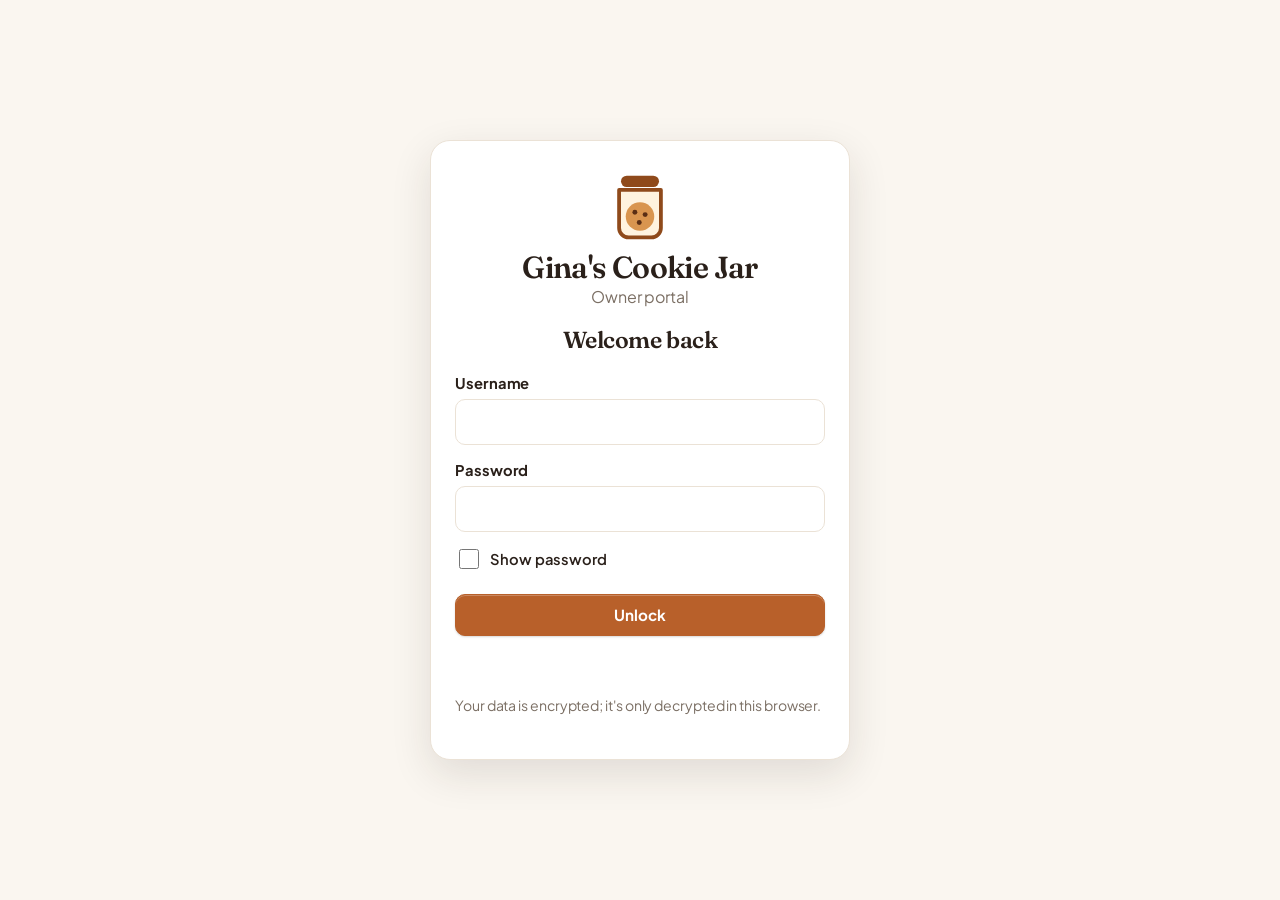
==== index.html @ ad30671d "New look: sidebar layout, Fraunces + Plus Jakarta Sans type, line icons, lighter warm palette, resty" ====
<!doctype html>
<html lang="en">
<head>
  <meta charset="utf-8">
  <meta name="viewport" content="width=device-width, initial-scale=1, viewport-fit=cover">
  <meta name="robots" content="noindex, nofollow">
  <meta name="theme-color" content="#faf6f0">
  <meta name="color-scheme" content="light dark">
  <meta name="description" content="Owner portal for Gina's Cookie Jar.">
  <link rel="manifest" href="manifest.webmanifest">
  <link rel="icon" href="icons/icon.svg" type="image/svg+xml">
  <link rel="apple-touch-icon" href="icons/apple-touch-icon.png">
  <meta name="mobile-web-app-capable" content="yes">
  <meta name="apple-mobile-web-app-capable" content="yes">
  <meta name="apple-mobile-web-app-title" content="Cookie Jar">
  <meta name="apple-mobile-web-app-status-bar-style" content="black-translucent">
  <script>
    // Set the theme before the page paints, so there is no light/dark flash.
    (function () {
      var p = 'auto'; try { p = localStorage.getItem('gcj_theme') || 'auto'; } catch (e) {}
      document.documentElement.dataset.theme = p === 'auto' ? (matchMedia('(prefers-color-scheme: dark)').matches ? 'dark' : 'light') : p;
    })();
  </script>
  <title>Gina's Cookie Jar · Owner Portal</title>
  <link rel="preconnect" href="https://fonts.googleapis.com">
  <link rel="preconnect" href="https://fonts.gstatic.com" crossorigin>
  <link rel="stylesheet" href="https://fonts.googleapis.com/css2?family=Fraunces:opsz,wght@9..144,500;9..144,600;9..144,700&family=Plus+Jakarta+Sans:wght@400;500;600;700;800&display=swap">
  <link rel="stylesheet" href="styles.css?v=32">
  <link rel="stylesheet" href="portal.css?v=32">
</head>
<body class="portal">
  <a class="skip" href="#main">Skip to content</a>
  <svg width="0" height="0" style="position:absolute" aria-hidden="true">
    <defs>
      <symbol id="i-jar" viewBox="0 0 40 40">
        <rect x="10" y="3.5" width="20" height="6" rx="3" fill="#8f4a1b"/>
        <path d="M9 11h22v20a5 5 0 0 1-5 5H14a5 5 0 0 1-5-5z" fill="#fff3df" stroke="#8f4a1b" stroke-width="2" stroke-linejoin="round"/>
        <circle cx="20" cy="25" r="7.5" fill="#d9954f"/>
        <circle cx="17.3" cy="22.8" r="1.3" fill="#5a2e14"/><circle cx="22.7" cy="24" r="1.3" fill="#5a2e14"/><circle cx="19.6" cy="28.2" r="1.3" fill="#5a2e14"/>
      </symbol>
      <symbol id="i-home" viewBox="0 0 24 24"><path d="M3 11.5 12 4l9 7.5"/><path d="M5.5 10v10h13V10"/><path d="M10 20v-5h4v5"/></symbol>
      <symbol id="i-orders" viewBox="0 0 24 24"><rect x="5" y="3.5" width="14" height="17.5" rx="2.5"/><path d="M9 8.5h6M9 12.5h6M9 16.5h3.5"/></symbol>
      <symbol id="i-cal" viewBox="0 0 24 24"><rect x="3.5" y="5" width="17" height="15.5" rx="2.5"/><path d="M3.5 10h17M8 3v4M16 3v4"/></symbol>
      <symbol id="i-money" viewBox="0 0 24 24"><circle cx="12" cy="12" r="8.5"/><path d="M14.6 9.2c-.5-.9-1.5-1.4-2.6-1.4-1.4 0-2.5.8-2.5 2s1 1.7 2.5 2.1 2.5.9 2.5 2.1-1.1 2-2.5 2c-1.1 0-2.1-.5-2.6-1.4M12 6v1.8M12 16.4V18"/></symbol>
      <symbol id="i-photo" viewBox="0 0 24 24"><rect x="3.5" y="5.5" width="17" height="14" rx="2.5"/><circle cx="9" cy="10.5" r="1.6"/><path d="M4 17.5l4.5-4.5 3.5 3.5 2.5-2.5 5.5 5"/></symbol>
      <symbol id="i-calc" viewBox="0 0 24 24"><rect x="5" y="3.5" width="14" height="17" rx="2.5"/><path d="M8.5 7.5h7"/><path d="M8.6 12h.01M12 12h.01M15.4 12h.01M8.6 16h.01M12 16h.01M15.4 16h.01" stroke-width="2.4"/></symbol>
      <symbol id="i-book" viewBox="0 0 24 24"><path d="M5.5 5a2 2 0 0 1 2-2H18.5v15H7.5a2 2 0 0 0-2 2z"/><path d="M5.5 20a2 2 0 0 0 2 2H18.5v-4"/><path d="M9.5 7.5h5.5"/></symbol>
      <symbol id="i-gear" viewBox="0 0 24 24"><path d="M4 7h9M17.5 7H20M4 12h2.5M11 12h9M4 17h10.5M19 17h1"/><circle cx="15.2" cy="7" r="2.2"/><circle cx="8.8" cy="12" r="2.2"/><circle cx="16.8" cy="17" r="2.2"/></symbol>
      <symbol id="i-lock" viewBox="0 0 24 24"><rect x="5" y="10.5" width="14" height="10" rx="2.5"/><path d="M8.2 10.5V8a3.8 3.8 0 0 1 7.6 0v2.5"/></symbol>
      <symbol id="i-trend" viewBox="0 0 24 24"><path d="M4 17l5-5 4 3 7-8"/><path d="M15 7h5v5"/></symbol>
      <symbol id="i-more" viewBox="0 0 24 24"><circle cx="5.5" cy="12" r="1.6"/><circle cx="12" cy="12" r="1.6"/><circle cx="18.5" cy="12" r="1.6"/></symbol>
    </defs>
  </svg>

  <div id="gate" class="gate"></div>

  <div id="app" hidden>
    <header class="p-head">
      <a class="brand" href="./" aria-label="Gina's Cookie Jar — home">
        <svg class="jar" aria-hidden="true"><use href="#i-jar"/></svg>
        <span class="brand-name">Gina's Cookie Jar</span>
      </a>
      <nav id="tabs" class="p-tabs" aria-label="Sections">
        <button data-tab="home"><svg class="ic"><use href="#i-home"/></svg><span>Home</span></button>
        <button data-tab="orders"><svg class="ic"><use href="#i-orders"/></svg><span>Orders</span></button>
        <button data-tab="calendar"><svg class="ic"><use href="#i-cal"/></svg><span>Calendar</span></button>
        <button data-tab="photos"><svg class="ic"><use href="#i-photo"/></svg><span>Photos</span></button>
        <button data-tab="money"><svg class="ic"><use href="#i-money"/></svg><span>Money</span></button>
        <button data-tab="calculator"><svg class="ic"><use href="#i-calc"/></svg><span>Calculator</span></button>
        <button data-tab="workbook"><svg class="ic"><use href="#i-book"/></svg><span>Workbook</span></button>
        <button data-tab="settings"><svg class="ic"><use href="#i-gear"/></svg><span>Settings</span></button>
      </nav>
      <span id="savestate" class="savestate" role="status"></span>
      <button id="lock" class="lock-btn" type="button"><svg class="ic"><use href="#i-lock"/></svg><span>Lock</span></button>
    </header>

    <main id="main" class="p-main" tabindex="-1"></main>

    <nav id="bottomnav" class="bnav" aria-label="Main">
      <button data-tab="home"><svg class="ic"><use href="#i-home"/></svg><span>Home</span></button>
      <button data-tab="orders"><svg class="ic"><use href="#i-orders"/></svg><span>Orders</span></button>
      <button data-tab="calendar"><svg class="ic"><use href="#i-cal"/></svg><span>Calendar</span></button>
      <button data-tab="money"><svg class="ic"><use href="#i-money"/></svg><span>Money</span></button>
      <button data-tab="more"><svg class="ic ic-fill"><use href="#i-more"/></svg><span>More</span></button>
    </nav>
  </div>

  <dialog id="dlg"></dialog>
  <dialog id="dlg2"></dialog>
  <script src="portal.js?v=32"></script>
</body>
</html>
---- styles.css ----
:root {
  --bg: #fffaf3;
  --surface: #ffffff;
  --alt: #f7ecdc;
  --text: #3b2a20;
  --muted: #7a6558;
  --accent: #b5651d;
  --accent-dark: #8f4d12;
  --border: #ead9c3;
  --radius: 14px;
}
@media (prefers-color-scheme: dark) {
  :root {
    --bg: #1f1712;
    --surface: #2a1f18;
    --alt: #261b14;
    --text: #f3e6d6;
    --muted: #b9a590;
    --accent: #e0914a;
    --accent-dark: #f0a762;
    --border: #44332a;
  }
}
* { box-sizing: border-box; }
html { scroll-behavior: smooth; }
body {
  margin: 0;
  background: var(--bg);
  color: var(--text);
  font: 16px/1.55 Georgia, "Times New Roman", serif;
}
a { color: var(--accent-dark); }
.muted { color: var(--muted); }
.small { font-size: .85rem; }

.site-header {
  position: sticky; top: 0; z-index: 20;
  display: flex; align-items: center; justify-content: space-between; gap: 12px;
  padding: 12px 16px;
  background: var(--bg);
  border-bottom: 1px solid var(--border);
}
.brand { font-size: 1.25rem; font-weight: bold; text-decoration: none; color: var(--text); }
nav { display: flex; align-items: center; gap: 14px; font-family: system-ui, sans-serif; font-size: .95rem; }
nav a { text-decoration: none; color: var(--text); }
nav a:hover { color: var(--accent); }
@media (max-width: 520px) { nav a { display: none; } }

.cart-btn {
  font: inherit; cursor: pointer;
  background: var(--accent); color: #fff; border: 0;
  padding: 8px 14px; border-radius: 999px;
}
.badge {
  display: inline-block; min-width: 1.4em; margin-left: 4px; padding: 0 6px;
  background: #fff; color: var(--accent-dark); border-radius: 999px; text-align: center; font-weight: 700;
}

.hero { text-align: center; padding: 64px 16px 56px; background: var(--alt); }
.hero h1 { font-size: clamp(1.9rem, 5vw, 3rem); margin: 0 0 12px; }
.hero p { max-width: 560px; margin: 0 auto 24px; color: var(--muted); }

.btn {
  display: inline-block; font: 600 1rem system-ui, sans-serif; cursor: pointer;
  background: var(--accent); color: #fff; border: 2px solid var(--accent);
  padding: 11px 22px; border-radius: 999px; text-decoration: none;
}
.btn:hover { background: var(--accent-dark); border-color: var(--accent-dark); }
.btn.ghost { background: transparent; color: var(--accent-dark); }
.btn.ghost:hover { background: var(--alt); }
.btn.full { width: 100%; margin-top: 8px; text-align: center; }

.section { max-width: 1050px; margin: 0 auto; padding: 48px 16px; }
.section.alt { max-width: none; background: var(--alt); }
.section.alt > * { max-width: 1018px; margin-left: auto; margin-right: auto; }
.section h2 { margin-top: 0; font-size: 1.8rem; }

.filters { display: flex; flex-wrap: wrap; gap: 8px; margin-bottom: 20px; }
.chip {
  font: .9rem system-ui, sans-serif; cursor: pointer;
  padding: 6px 14px; border-radius: 999px;
  background: var(--surface); color: var(--text); border: 1px solid var(--border);
}
.chip[aria-selected="true"] { background: var(--accent); border-color: var(--accent); color: #fff; }

.grid { display: grid; gap: 18px; grid-template-columns: repeat(auto-fill, minmax(240px, 1fr)); }
.card {
  background: var(--surface); border: 1px solid var(--border); border-radius: var(--radius);
  overflow: hidden; display: flex; flex-direction: column;
}
.card .pic {
  aspect-ratio: 4 / 3; display: grid; place-items: center; font-size: 3.5rem;
  background: var(--alt); object-fit: cover; width: 100%;
}
.card .body { padding: 14px 16px 16px; display: flex; flex-direction: column; gap: 6px; flex: 1; }
.card h3 { margin: 0; font-size: 1.1rem; }
.card p { margin: 0; color: var(--muted); font-size: .92rem; flex: 1; }
.card .price { font: 700 1rem system-ui, sans-serif; }
.card .row { display: flex; justify-content: space-between; align-items: center; gap: 8px; margin-top: 6px; }
.card.sold { opacity: .6; }
.card .btn { padding: 7px 16px; font-size: .9rem; }

.contact-list { list-style: none; padding: 0; margin: 0; display: grid; gap: 8px; }

.site-footer { text-align: center; padding: 28px 16px; color: var(--muted); border-top: 1px solid var(--border); }

/* order + quote */
.order-wrap { display: grid; gap: 24px; grid-template-columns: 1fr 340px; align-items: start; }
@media (max-width: 800px) { .order-wrap { grid-template-columns: 1fr; } }
.order-form { display: grid; gap: 12px; font-family: system-ui, sans-serif; }
.order-form label { display: grid; gap: 4px; font-size: .9rem; }
.order-form label.check { display: flex; gap: 8px; align-items: center; }
.order-form .two { display: grid; grid-template-columns: 1fr 1fr; gap: 12px; }
.order-form input:not([type=checkbox]), .order-form textarea, .order-form select {
  font: inherit; padding: 9px 10px; border-radius: 8px;
  border: 1px solid var(--border); background: var(--surface); color: var(--text);
}
.quote {
  position: sticky; top: 76px; font-family: system-ui, sans-serif;
  background: var(--surface); border: 1px solid var(--border); border-radius: var(--radius); padding: 16px;
}
.quote h3 { margin: 0 0 8px; font-family: Georgia, serif; }
.quote dl { margin: 0; display: grid; gap: 4px; font-size: .9rem; }
.quote dl div { display: flex; justify-content: space-between; gap: 8px; }
.quote dt, .quote dd { margin: 0; }
.total-row { display: flex; justify-content: space-between; padding: 12px 0 4px; margin-top: 8px; border-top: 1px solid var(--border); font-size: 1.15rem; }
.card h3 { text-align: center; }
.card .body { padding: 10px; }
#gallery { grid-template-columns: repeat(auto-fill, minmax(150px, 1fr)); }
---- portal.css ----
/* ===== Gina's Cookie Jar — owner portal theme (warm bakery) ===== */
:root {
  --bg: #fbf3e6;
  --surface: #ffffff;
  --alt: #f5e8d3;
  --text: #3a2315;
  --muted: #7c6552;
  --accent: #c0682b;
  --accent-dark: #8f4a1b;
  --border: #ead9bf;
  --head-bg: #4a2a18;
  --head-text: #fff3e0;
  --danger: #c0392b;
  --good: #2e7d32;
  --radius: 16px;
  --shadow: 0 1px 2px rgba(74, 42, 24, .06), 0 8px 22px rgba(74, 42, 24, .07);
  --st-Requested: #f0a92e;
  --st-Confirmed: #4d94d6;
  --st-Baking: #a06cc4;
  --st-Ready: #4fae6a;
  --st-Completed: #b7a38b;
  --st-Declined: #9a8c80;
}
:root[data-theme="dark"] {
    --bg: #1d140f;
    --surface: #2a1d15;
    --alt: #34251b;
    --text: #f6e9d8;
    --muted: #bfa88f;
    --accent: #e49a55;
    --accent-dark: #f0b274;
    --border: #44322a;
    --head-bg: #130c08;
    --head-text: #fff3e0;
    --danger: #ef7d6e;
    --good: #7fd08f;
    --shadow: 0 1px 2px rgba(0, 0, 0, .3), 0 8px 22px rgba(0, 0, 0, .25);
  }
.st-Requested { --stc: var(--st-Requested); }
.st-Confirmed { --stc: var(--st-Confirmed); }
.st-Baking    { --stc: var(--st-Baking); }
.st-Ready     { --stc: var(--st-Ready); }
.st-Completed { --stc: var(--st-Completed); }
.st-Declined  { --stc: var(--st-Declined); }

body.portal {
  margin: 0; background: var(--bg); color: var(--text);
  font: 17px/1.5 'Nunito', system-ui, -apple-system, 'Segoe UI', Roboto, sans-serif;
  -webkit-text-size-adjust: 100%;
}
.portal h1, .portal h2, .portal h3 { font-family: inherit; font-weight: 800; letter-spacing: -.01em; }
.portal h2 { margin: 0 0 14px; font-size: 1.7rem; }
.portal h3 { margin: 0 0 10px; font-size: 1.1rem; }
.portal a { color: var(--accent-dark); }
.muted { color: var(--muted); }
.small { font-size: .88rem; }
.neg { color: var(--danger); font-weight: 700; }
.ok { color: var(--good); }
.err { color: var(--danger); min-height: 1.2em; font-size: .92rem; }
[hidden] { display: none !important; }
:focus-visible { outline: 3px solid color-mix(in srgb, var(--accent) 55%, transparent); outline-offset: 2px; }

/* ----- buttons & inputs ----- */
.portal .btn {
  display: inline-flex; align-items: center; justify-content: center; gap: 6px;
  min-height: 46px; padding: 0 22px; border-radius: 999px; font: 800 1rem/1 inherit; font-family: inherit;
  background: var(--accent); color: #fff; border: 2px solid var(--accent); cursor: pointer; text-decoration: none;
  transition: background .15s, transform .05s;
}
.portal .btn:hover { background: var(--accent-dark); border-color: var(--accent-dark); }
.portal .btn:active { transform: scale(.98); }
.portal .btn.ghost { background: transparent; color: var(--accent-dark); border-color: color-mix(in srgb, var(--accent) 55%, transparent); }
.portal .btn.ghost:hover { background: var(--alt); }
.portal .btn.small { min-height: 40px; padding: 0 16px; font-size: .92rem; }
.portal .btn.full { width: 100%; }
.portal .btn.danger { background: transparent; color: var(--danger); border-color: var(--danger); }
.portal input, .portal select, .portal textarea {
  font: inherit; font-size: 1rem; color: var(--text); background: var(--surface);
  border: 1.5px solid var(--border); border-radius: 12px; padding: 10px 12px; min-height: 46px; min-width: 0;
}
.portal textarea { min-height: 90px; }
.portal input[type=checkbox] { min-height: 0; width: 20px; height: 20px; accent-color: var(--accent); }
.portal input:focus, .portal select:focus, .portal textarea:focus { border-color: var(--accent); outline: none; box-shadow: 0 0 0 3px color-mix(in srgb, var(--accent) 25%, transparent); }
.chip {
  font: 700 .95rem inherit; font-family: inherit; min-height: 40px; padding: 0 16px; border-radius: 999px; cursor: pointer;
  background: var(--surface); color: var(--text); border: 1.5px solid var(--border);
}
.chip[aria-selected="true"] { background: var(--accent); border-color: var(--accent); color: #fff; }
.bar { display: flex; flex-wrap: wrap; gap: 10px; align-items: center; margin-bottom: 14px; }
.bar .grow { flex: 1; min-width: 180px; }
.bar .sp { flex: 1; }

/* ----- sign-in / setup ----- */
.gate { min-height: 100vh; display: grid; place-items: center; padding: 20px 16px; }
.gate-card {
  width: min(420px, 100%); display: grid; gap: 14px; padding: 28px 24px;
  background: var(--surface); border: 1px solid var(--border); border-radius: 24px; box-shadow: var(--shadow);
}
.gate-card h1 { margin: 0; font-size: 1.45rem; text-align: center; }
.gate-card label, .ef label { display: grid; gap: 5px; font-size: .92rem; font-weight: 700; }
.gate-brand { text-align: center; }
.gate-brand .jar { width: 76px; height: 76px; }
.gate-brand .brand-name { font: 2rem/1.2 'Pacifico', 'Brush Script MT', cursive; color: var(--accent-dark); }

/* ----- header ----- */
.p-head {
  position: sticky; top: 0; z-index: 20; display: flex; align-items: center; gap: 10px 14px;
  padding: 10px 20px; padding-top: max(10px, env(safe-area-inset-top));
  background: var(--head-bg); color: var(--head-text);
}
.brand { display: inline-flex; align-items: center; gap: 10px; text-decoration: none; color: inherit !important; }
.brand .jar { width: 40px; height: 40px; }
.brand-name { font: 1.55rem/1 'Pacifico', 'Brush Script MT', cursive; white-space: nowrap; }
.p-tabs { display: flex; gap: 0; flex: 1; justify-content: center; flex-wrap: nowrap; min-width: 0; }
.p-tabs button {
  font: 700 .98rem inherit; font-family: inherit; cursor: pointer; padding: 9px 13px; border-radius: 999px;
  border: 0; background: none; color: color-mix(in srgb, var(--head-text) 82%, transparent);
}
.p-tabs button:hover { background: rgba(255, 255, 255, .1); color: var(--head-text); }
.p-tabs button[aria-current="true"] { background: var(--accent); color: #fff; }
.savestate { font-size: .85rem; color: color-mix(in srgb, var(--head-text) 75%, transparent); white-space: nowrap; }
.savestate.bad { color: #ffb4a8; font-weight: 800; cursor: pointer; text-decoration: underline dotted; }
.lock-btn {
  font: 800 .92rem inherit; font-family: inherit; min-height: 38px; padding: 0 16px; border-radius: 999px; cursor: pointer;
  color: var(--head-text); background: transparent; border: 1.5px solid rgba(255, 255, 255, .4);
}
.lock-btn:hover { background: rgba(255, 255, 255, .12); }

.p-main { max-width: 1150px; margin: 0 auto; padding: 24px 20px 60px; }

/* ----- bottom nav (phones) ----- */
.bnav { display: none; }
.ic { width: 26px; height: 26px; fill: none; stroke: currentColor; stroke-width: 1.8; stroke-linecap: round; stroke-linejoin: round; }
.ic-fill { fill: currentColor; stroke: none; }
.jar { display: inline-block; }

/* ----- cards ----- */
.panel, .kpi, .olist, .tablebox, .cal {
  background: var(--surface); border: 1px solid var(--border); border-radius: var(--radius); box-shadow: var(--shadow);
}
.panel { padding: 18px; }
.panels { display: grid; gap: 18px; grid-template-columns: repeat(auto-fit, minmax(320px, 1fr)); margin-bottom: 18px; }
.kpis { display: grid; gap: 14px; grid-template-columns: repeat(auto-fit, minmax(170px, 1fr)); margin-bottom: 20px; }
.kpi { padding: 14px 16px; }
.kpi b { display: block; font-size: 1.65rem; line-height: 1.2; font-weight: 800; }
.kpi span { color: var(--muted); font-size: .9rem; font-weight: 600; }
.sub { margin: 14px 0 6px; font-size: .78rem; font-weight: 800; text-transform: uppercase; letter-spacing: .06em; color: var(--muted); }
.hero-card {
  display: flex; flex-wrap: wrap; gap: 16px; align-items: center; justify-content: space-between;
  padding: 22px; margin-bottom: 18px; border-radius: 22px; color: #fff;
  background: linear-gradient(135deg, #c0682b 0%, #8f4a1b 100%); box-shadow: var(--shadow);
}
.hero-card h2 { margin: 0 0 4px; font-size: 1.8rem; }
.hero-card p { margin: 0; opacity: .95; }
.qa { display: flex; flex-wrap: wrap; gap: 10px; }
.hero-card .btn { background: #fff; color: var(--accent-dark); border-color: #fff; }
.hero-card .btn.ghost { background: transparent; color: #fff; border-color: rgba(255, 255, 255, .7); }
.hero-card .btn.ghost:hover { background: rgba(255, 255, 255, .15); }
.linkcards { display: grid; gap: 14px; grid-template-columns: repeat(auto-fit, minmax(220px, 1fr)); }
.linkcard {
  display: grid; gap: 4px; justify-items: start; text-align: left; padding: 18px; cursor: pointer; font: inherit; color: var(--text);
  background: var(--surface); border: 1px solid var(--border); border-radius: var(--radius); box-shadow: var(--shadow);
}
.linkcard .emo { font-size: 1.8rem; }
.linkcard b { font-size: 1.1rem; }

/* ----- pills & status ----- */
.pill { display: inline-block; padding: 2px 11px; border-radius: 999px; font-size: .78rem; font-weight: 800; background: var(--alt); border: 1px solid var(--border); }
.pill[class*="st-"] { background: color-mix(in srgb, var(--stc) 28%, var(--surface)); border-color: color-mix(in srgb, var(--stc) 55%, transparent); }
.pill.rush { background: #ffe5cc; color: #9a4300; border-color: #f2c79e; }
.pill.warn { background: #fff1c2; color: #6f5200; border-color: #efd88a; max-width: 150px; overflow: hidden; text-overflow: ellipsis; white-space: nowrap; vertical-align: bottom; }
.pill.paidfull { background: #d9f2de; color: #1f6b34; border-color: #a9dbb5; font-size: .9rem; padding: 5px 14px; }
:root[data-theme="dark"] .pill.rush { background: #4a2c14; color: #ffc999; border-color: #6b4220; }
:root[data-theme="dark"] .pill.warn { background: #4a3d12; color: #ffe08a; border-color: #6b5a1c; }
:root[data-theme="dark"] .pill.paidfull { background: #1d3a27; color: #8fd9a3; border-color: #2d5a3c; }

/* ----- tables (money / workbook) ----- */
.tablebox { overflow: auto; }
table.t { border-collapse: collapse; width: 100%; font-size: .95rem; }
.t th, .t td { padding: 10px 14px; border-bottom: 1px solid var(--border); text-align: left; white-space: nowrap; }
.t thead th { background: var(--alt); font-size: .8rem; text-transform: uppercase; letter-spacing: .04em; color: var(--muted); position: sticky; top: 0; }
.t tbody tr:last-child td { border-bottom: 0; }
.t tbody tr[data-id] { cursor: pointer; }
.t tbody tr[data-id]:hover { background: var(--alt); }
.t .n { text-align: right; font-variant-numeric: tabular-nums; }
table.ref tbody tr:nth-child(even) { background: color-mix(in srgb, var(--alt) 50%, transparent); }
table.ref tr.rh td { font-weight: 800; background: var(--alt); }
.hbar { display: grid; grid-template-columns: 120px 1fr 80px; gap: 10px; align-items: center; font-size: .9rem; margin: 6px 0; }
.hbar i { display: block; height: 12px; border-radius: 6px; background: var(--accent); }
svg.chart { width: 100%; height: auto; }
svg.chart text { fill: var(--muted); font-size: 11px; text-anchor: middle; font-family: inherit; }
svg.chart text.bv { fill: var(--text); font-weight: 700; }
.total-row { display: flex; justify-content: space-between; align-items: baseline; padding: 12px 0 4px; margin-top: 8px; border-top: 2px solid var(--border); font-size: 1.15rem; }
.total-row strong { font-size: 1.5rem; }

/* ----- orders list ----- */
.olist { overflow: hidden; }
.orow {
  display: grid; grid-template-columns: 118px minmax(0, 2fr) 70px 100px 100px 110px 140px; gap: 6px 12px; align-items: center;
  padding: 12px 16px; border-top: 1px solid var(--border); font-size: .95rem;
}
.orow[data-id] { cursor: pointer; box-shadow: inset 5px 0 0 var(--stc, transparent); }
.orow[data-id]:hover { background: var(--alt); }
.ohead { background: var(--alt); font-weight: 800; font-size: .76rem; text-transform: uppercase; letter-spacing: .05em; color: var(--muted); border-top: 0; }
.osec { padding: 9px 16px; font-weight: 800; font-size: .78rem; text-transform: uppercase; letter-spacing: .06em; color: var(--accent-dark); background: var(--alt); border-top: 1px solid var(--border); }
.c-name b { margin-right: 4px; font-size: 1.02rem; }
.c-name small { display: block; color: var(--muted); font-size: .85rem; }
.c-qty, .c-total, .c-paid, .c-bal { text-align: right; font-variant-numeric: tabular-nums; }
.st-sel {
  min-height: 40px; border-radius: 999px; padding: 0 12px; font-size: .88rem; font-weight: 800; cursor: pointer;
  border: 1.5px solid color-mix(in srgb, var(--stc) 60%, transparent) !important;
  background: color-mix(in srgb, var(--stc) 26%, var(--surface)) !important;
}
.otot { display: flex; flex-wrap: wrap; gap: 4px 20px; padding: 12px 16px; border-top: 2px solid var(--border); background: var(--alt); font-size: .92rem; font-weight: 800; }

/* ----- calendar ----- */
.cal-head { display: flex; align-items: center; gap: 10px; flex-wrap: wrap; margin-bottom: 6px; }
.cal-head h2 { margin: 0 6px; min-width: 210px; text-align: center; }
.cal-head .sp { flex: 1; }
.cal-head .check { display: flex; gap: 8px; align-items: center; font-weight: 700; font-size: .95rem; }
.legend { display: flex; gap: 8px; flex-wrap: wrap; margin-bottom: 12px; }
.cal { display: grid; grid-template-columns: repeat(7, minmax(0, 1fr)); overflow: hidden; }
.cal .wd { padding: 8px; text-align: center; font-size: .78rem; font-weight: 800; text-transform: uppercase; letter-spacing: .05em; background: var(--alt); color: var(--muted); }
.cd { min-height: 112px; padding: 6px; border-top: 1px solid var(--border); border-left: 1px solid var(--border); cursor: pointer; display: flex; flex-direction: column; gap: 4px; min-width: 0; }
.cal > :nth-child(7n+1) { border-left: 0; }
.cd.out { background: var(--alt); opacity: .4; cursor: default; }
.cd.today .dn span { background: var(--accent); color: #fff; border-radius: 999px; padding: 0 9px; }
.cd.sel { outline: 3px solid var(--accent); outline-offset: -3px; }
.dn { display: flex; justify-content: space-between; align-items: center; font-size: .9rem; font-weight: 800; }
.dn .add { opacity: 0; border: 0; background: none; color: var(--accent); cursor: pointer; font-size: 1.3rem; line-height: 1; padding: 0 4px; }
.cd:hover .add, .cd.sel .add { opacity: 1; }
.cev {
  font: 700 .78rem inherit; font-family: inherit; text-align: left; border: 0; border-radius: 6px; padding: 3px 7px; cursor: pointer;
  overflow: hidden; text-overflow: ellipsis; white-space: nowrap; color: var(--text);
  background: color-mix(in srgb, var(--stc) 30%, var(--surface)); box-shadow: inset 3px 0 0 var(--stc);
}
.more { font-size: .75rem; color: var(--muted); font-weight: 700; }
.day { margin: 22px 0 8px; font-weight: 800; font-size: 1.1rem; display: flex; align-items: center; flex-wrap: wrap; gap: 8px; }
.day.over { color: var(--danger); }
.ev {
  display: flex; flex-wrap: wrap; gap: 6px 14px; align-items: center; padding: 11px 14px; margin-bottom: 8px; cursor: pointer; font-size: .95rem;
  background: var(--surface); border: 1px solid var(--border); border-radius: 12px; box-shadow: inset 5px 0 0 var(--stc, var(--border));
}
.panel .ev { box-shadow: inset 5px 0 0 var(--stc, var(--border)); }
.ev:hover { background: var(--alt); }
.ev .who { font-weight: 800; min-width: 140px; }

/* ----- dialog / forms ----- */
dialog, #dlg2 { border: 0; border-radius: 22px; padding: 0; width: min(760px, 96vw); max-height: 92vh; overflow-y: auto; background: var(--bg); color: var(--text); box-shadow: 0 24px 60px rgba(0, 0, 0, .35); }
dialog::backdrop { background: rgba(30, 15, 8, .55); }
.ef { padding: 22px; display: grid; gap: 14px; }
.ef h2 { margin: 0; }
.fgrid { display: grid; gap: 12px 14px; grid-template-columns: repeat(auto-fill, minmax(200px, 1fr)); }
.fgrid .wide { grid-column: 1 / -1; }
.fh { grid-column: 1 / -1; margin: 12px 0 0 !important; padding-bottom: 4px; font-size: .78rem !important; text-transform: uppercase; letter-spacing: .08em; color: var(--accent-dark); border-bottom: 2px solid var(--border); }
.calc { font-size: .92rem; background: var(--alt); border-radius: 12px; padding: 12px 14px; }
.calc:empty { display: none; }
.actions { display: flex; gap: 10px; flex-wrap: wrap; align-items: center; }
.actions .sp { flex: 1; }
.ef > .actions:last-child { position: sticky; bottom: 0; background: var(--bg); padding: 12px 0 4px; border-top: 1px solid var(--border); margin-top: 4px; }
.paybox { background: var(--alt); border-radius: 14px; padding: 14px; display: grid; gap: 10px; }
.paysum { display: flex; flex-wrap: wrap; gap: 4px 22px; font-size: 1rem; }
.payact { display: flex; align-items: center; gap: 12px; flex-wrap: wrap; }
.paysum .ok { color: var(--good); }
.help ol { padding-left: 22px; }
.help code { background: var(--alt); padding: 2px 6px; border-radius: 6px; }

/* ================= phones ================= */
@media (max-width: 760px) {
  body.portal { font-size: 17px; }
  .p-head { padding: 8px 14px; padding-top: max(8px, env(safe-area-inset-top)); }
  .brand .jar { width: 34px; height: 34px; }
  .brand-name { font-size: 1.3rem; }
  .p-tabs { display: none; }
  .savestate { margin-left: auto; font-size: .75rem; white-space: normal; text-align: right; line-height: 1.2; }
  .p-main { padding: 18px 14px calc(96px + env(safe-area-inset-bottom)); }
  .portal h2 { font-size: 1.45rem; }

  .bnav {
    display: grid; grid-template-columns: repeat(5, 1fr); position: fixed; left: 0; right: 0; bottom: 0; z-index: 30;
    background: var(--surface); border-top: 1px solid var(--border); box-shadow: 0 -6px 18px rgba(74, 42, 24, .12);
    padding: 6px 4px calc(6px + env(safe-area-inset-bottom));
  }
  .bnav button {
    display: grid; justify-items: center; gap: 2px; padding: 6px 0; min-height: 56px; border: 0; background: none; cursor: pointer;
    font: 800 .72rem inherit; font-family: inherit; color: var(--muted); border-radius: 14px;
  }
  .bnav button[aria-current="true"] { color: var(--accent-dark); }
  .bnav button[aria-current="true"] .ic { stroke-width: 2.4; }

  .hero-card { padding: 18px; }
  .hero-card h2 { font-size: 1.5rem; }
  .qa { width: 100%; } .qa .btn { flex: 1; padding: 0 12px; }
  .kpis { grid-template-columns: repeat(2, 1fr); gap: 10px; }
  .kpi b { font-size: 1.35rem; }
  .panels { grid-template-columns: 1fr; }

  .ohead { display: none; }
  .orow { grid-template-columns: 1fr auto auto auto; grid-template-areas: "name name name st" "due qty total bal"; padding: 13px 14px; }
  .c-name { grid-area: name; } .c-st { grid-area: st; } .c-due { grid-area: due; color: var(--muted); font-size: .85rem; }
  .c-qty { grid-area: qty; } .c-total { grid-area: total; } .c-bal { grid-area: bal; } .c-paid { display: none; }
  .c-qty, .c-total, .c-bal { font-size: .88rem; }
  .bar select { flex: 1; min-width: 130px; }

  .cd { min-height: 56px; padding: 4px; }
  .cev { font-size: 0; height: 8px; padding: 0; pointer-events: none; box-shadow: none; background: var(--stc); }
  .cd .add, .more { display: none; }
  .cal-head h2 { min-width: 0; font-size: 1.2rem; }
  .hbar { grid-template-columns: 90px 1fr 70px; }

  dialog { width: 100vw; max-width: 100vw; max-height: 100vh; height: 100vh; border-radius: 0; }
  .ef { padding: 16px 14px; }
  .fgrid { grid-template-columns: 1fr 1fr; }
  .gate-card { padding: 22px 18px; }
}
@media (max-width: 400px) { .fgrid { grid-template-columns: 1fr; } }

/* ----- monthly revenue chart ----- */
.monthly { margin-bottom: 18px; }
.mhead { display: flex; flex-wrap: wrap; justify-content: space-between; align-items: baseline; gap: 6px 16px; }
.mhead h3 { font-size: 1.2rem; }
.legend2 { display: flex; flex-wrap: wrap; gap: 4px 16px; font-size: .85rem; color: var(--muted); font-weight: 700; }
.legend2 span { display: inline-flex; align-items: center; gap: 6px; }
.sw { display: inline-block; width: 14px; height: 14px; border-radius: 4px; }
.sw.cur, .stack .cur { background: var(--accent); }
.sw.up, .stack .up { background: repeating-linear-gradient(135deg, color-mix(in srgb, var(--accent) 55%, var(--surface)) 0 5px, color-mix(in srgb, var(--accent) 18%, var(--surface)) 5px 10px); }
.sw.up { border: 1px solid color-mix(in srgb, var(--accent) 55%, transparent); }
.sw.pbar, .pbar { background: color-mix(in srgb, var(--muted) 38%, var(--surface)); }
.sumrow { display: flex; flex-wrap: wrap; gap: 12px 34px; margin: 10px 0 22px; }
.sumrow b { display: block; font-size: 1.45rem; line-height: 1.2; font-weight: 800; }
.sumrow span { color: var(--muted); font-size: .85rem; font-weight: 600; }
.mplot { position: relative; height: 320px; margin-left: 44px; }
.mgrid { position: absolute; left: 0; right: 0; top: 22px; bottom: 30px; pointer-events: none; }
.mgrid > div { position: absolute; left: 0; right: 0; border-top: 1px dashed var(--border); }
.mgrid > div:first-child { border-top: 2px solid var(--border); }
.mgrid span { position: absolute; left: -44px; top: -.7em; width: 38px; text-align: right; font-size: .76rem; font-weight: 700; color: var(--muted); }
.mcols { position: relative; height: 100%; display: flex; gap: 6px; }
.mcol { flex: 1 1 0; min-width: 0; display: flex; flex-direction: column; }
.mbars { flex: 1; box-sizing: border-box; padding-top: 22px; padding-bottom: 0; display: flex; align-items: flex-end; justify-content: center; gap: 3px; }
.mbars .pbar { width: 20%; max-width: 16px; height: var(--h); border-radius: 5px 5px 0 0; }
.stack { position: relative; width: 56%; max-width: 46px; height: var(--h); display: flex; flex-direction: column; justify-content: flex-end; border-radius: 8px 8px 0 0; overflow: visible; }
.stack i { display: block; width: 100%; min-height: 0; }
.stack .up { border-radius: 8px 8px 0 0; }
.stack i:last-of-type:first-of-type { border-radius: 8px 8px 0 0; }
.stack .cur:not(:first-child) { border-radius: 0; }
.stack .cur:first-child { border-radius: 8px 8px 0 0; }
.stack em { font-style: normal; position: absolute; bottom: 100%; left: 50%; transform: translateX(-50%); margin-bottom: 4px; font: 800 .78rem/1 inherit; font-family: inherit; white-space: nowrap; color: var(--text); }
.mlab { height: 30px; display: grid; place-items: center; font-size: .82rem; font-weight: 700; color: var(--muted); }
.mcol:hover .stack .cur, .mcol:hover .pbar { filter: brightness(1.08); }
.mcol.now .mlab { color: var(--accent-dark); font-weight: 800; }
.mcol.now .mlab::after { content: ""; display: block; width: 6px; height: 6px; border-radius: 50%; background: var(--accent); margin-top: -4px; }
.mcol.empty .mlab { opacity: .55; }
.mtable { margin-top: 18px; }
.mtable summary { cursor: pointer; font-weight: 800; padding: 6px 0; color: var(--accent-dark); }
.mtable .tablebox { margin-top: 8px; box-shadow: none; }
.t tfoot td { font-weight: 800; background: var(--alt); border-bottom: 0; }
.t tr.nowrow td { background: color-mix(in srgb, var(--accent) 10%, var(--surface)); }
@media (max-width: 760px) {
  .mplot { height: auto; margin-left: 0; }
  .mgrid { display: none; }
  .mcols { flex-direction: column; gap: 8px; }
  .mcol { flex-direction: row; align-items: center; gap: 10px; }
  .mlab { order: -1; width: 38px; height: auto; justify-items: start; flex: none; }
  .mcol.now .mlab::after { display: none; }
  .mbars { padding: 0; flex-direction: column-reverse; align-items: flex-start; justify-content: center; gap: 3px; margin-right: 52px; }
  .stack { width: var(--h); max-width: none; height: 24px; min-width: 3px; flex-direction: row-reverse; justify-content: flex-end; border-radius: 0 8px 8px 0; }
  .stack i { width: auto; height: 100%; }
  .stack .up, .stack .cur, .stack .cur:first-child, .stack .up:first-child { border-radius: 0; }
  .stack i:first-child { border-radius: 0 8px 8px 0 !important; }
  .stack em { bottom: auto; top: 50%; left: 100%; transform: translateY(-50%); margin: 0 0 0 6px; }
  .mbars .pbar { width: var(--h); max-width: none; height: 6px; border-radius: 0 4px 4px 0; }
  .sumrow { gap: 12px 22px; } .sumrow b { font-size: 1.25rem; }
}

/* ----- occasions ----- */
.occ { margin-bottom: 18px; }
.seg { display: inline-flex; border: 1.5px solid var(--border); border-radius: 999px; overflow: hidden; background: var(--surface); }
.seg button { font: 800 .88rem inherit; font-family: inherit; min-height: 38px; padding: 0 16px; border: 0; background: none; color: var(--text); cursor: pointer; }
.seg button[aria-pressed="true"] { background: var(--accent); color: #fff; }
.insight { margin: 6px 0 12px; }
.cover { display: flex; flex-wrap: wrap; align-items: center; gap: 8px 14px; padding: 12px 14px; margin-bottom: 14px; background: var(--alt); border-radius: 14px; font-size: .92rem; }
.covbar { width: 120px; height: 10px; border-radius: 6px; background: color-mix(in srgb, var(--muted) 25%, var(--surface)); overflow: hidden; flex: none; }
.covbar i { display: block; height: 100%; background: var(--good); }
.orr { display: grid; grid-template-columns: 250px minmax(80px, 1fr) 100px 52px 84px 100px; gap: 10px; align-items: center; padding: 9px 4px; border-top: 1px solid var(--border); font-size: .95rem; }
.orr.ohd { border-top: 0; font-size: .74rem; font-weight: 800; text-transform: uppercase; letter-spacing: .05em; color: var(--muted); padding-top: 0; }
.orr .on { font-weight: 800; display: flex; align-items: center; gap: 8px; }
.oe { font-size: 1.3rem; width: 1.6em; text-align: center; }
.obar { height: 14px; border-radius: 7px; background: color-mix(in srgb, var(--muted) 14%, var(--surface)); overflow: hidden; }
.obar i { display: block; height: 100%; border-radius: 7px; background: linear-gradient(90deg, var(--accent), color-mix(in srgb, var(--accent) 70%, #fff)); }
.orr.unk .obar i { background: repeating-linear-gradient(135deg, color-mix(in srgb, var(--muted) 45%, var(--surface)) 0 5px, color-mix(in srgb, var(--muted) 15%, var(--surface)) 5px 10px); }
.orr.unk .on { color: var(--muted); }
.ov, .op, .oc, .oa { text-align: right; font-variant-numeric: tabular-nums; }
.ov { font-weight: 800; } .oc, .oa { color: var(--muted); }
.yeargrid { display: grid; gap: 18px; grid-template-columns: minmax(260px, 1fr) minmax(320px, 1.4fr); align-items: start; }
.tg-top { display: flex; align-items: center; gap: 12px; }
.tg-prog { flex: 1; height: 8px; border-radius: 5px; background: var(--alt); overflow: hidden; }
.tg-prog i { display: block; height: 100%; background: var(--accent); }
.tagger { padding: 22px; display: grid; gap: 14px; }
.tagger h2 { margin: 0; }
.tg-card { display: grid; gap: 2px; padding: 14px 16px; background: var(--surface); border: 1px solid var(--border); border-radius: 14px; }
.tg-card b { font-size: 1.25rem; }
.tg-grid { display: grid; gap: 10px; grid-template-columns: repeat(auto-fill, minmax(190px, 1fr)); }
.tg-btn { justify-content: flex-start; min-height: 52px; font-size: 1rem; display: flex; align-items: center; gap: 10px; text-align: left; }
.tg-btn span { font-size: 1.4rem; }
.tg-btn.sug { border-color: var(--accent); background: color-mix(in srgb, var(--accent) 14%, var(--surface)); }
.tg-btn small { color: var(--accent-dark); font-weight: 800; margin-left: auto; }
@media (max-width: 900px) { .yeargrid { grid-template-columns: 1fr; } }
@media (max-width: 760px) {
  .orr { grid-template-columns: 1fr auto; grid-template-areas: "on ov" "bar bar" "oc oa"; gap: 4px 10px; padding: 12px 4px; }
  .orr .on { grid-area: on; } .orr .ov { grid-area: ov; } .orr .obar { grid-area: bar; } .orr .op { display: none; }
  .orr .oc { grid-area: oc; text-align: left; font-size: .85rem; } .orr .oa { grid-area: oa; font-size: .85rem; }
  .orr.ohd { display: none; }
  .tagger { padding: 16px 14px; }
}

.oname { display: grid; line-height: 1.2; }
.oname small { font-size: .74rem; font-weight: 700; color: var(--muted); }
.orr .on { white-space: nowrap; }

/* ----- check labels ----- */
#lc h3 { margin: 10px 0 0; }
.lc-sec { display: flex; align-items: center; justify-content: space-between; gap: 10px; margin-top: 10px; }
.lc-sec h3 { margin: 0; }
.lc-item { display: grid; gap: 8px; padding: 14px 16px; background: var(--surface); border: 1px solid var(--border); border-radius: 14px; }
.lc-head { display: flex; flex-wrap: wrap; gap: 4px 12px; align-items: baseline; }
.lc-head b { font-size: 1.1rem; }
.lc-ev { font-size: 1.05rem; font-style: italic; }
.lc-change { display: flex; align-items: center; gap: 10px; flex-wrap: wrap; }
.lc-change .pill { font-size: .9rem; padding: 4px 12px; }
.lc-new { background: color-mix(in srgb, var(--good) 18%, var(--surface)); border-color: color-mix(in srgb, var(--good) 50%, transparent); }

/* ----- payments ledger ----- */
.paylist { display: grid; gap: 8px; }
.payrow { display: grid; grid-template-columns: 150px 116px 140px minmax(0, 1fr) 44px; gap: 8px; align-items: center; }
.payrow input, .payrow select { min-height: 42px; padding: 6px 10px; width: 100%; }
.icon-x { width: 40px; height: 40px; border-radius: 50%; border: 1.5px solid var(--border); background: var(--surface); color: var(--danger); font-size: 1.4rem; line-height: 1; cursor: pointer; }
.icon-x:hover { background: var(--alt); }
.c-paid small { display: block; color: var(--muted); font-size: .75rem; }
@media (max-width: 760px) {
  .payrow { grid-template-columns: 1fr 1fr 44px; grid-template-areas: "d a x" "m n n"; }
  .payrow [data-pf=date] { grid-area: d; } .payrow [data-pf=amount] { grid-area: a; } .payrow [data-pf=method] { grid-area: m; }
  .payrow [data-pf=note] { grid-area: n; } .payrow .icon-x { grid-area: x; }
}

/* ----- tidy text review ----- */
.tt-list { display: grid; gap: 8px; max-height: 52vh; overflow-y: auto; }
.tt-row { display: grid; gap: 2px; padding: 10px 14px; background: var(--surface); border: 1px solid var(--border); border-radius: 12px; }
.tt-row s { color: var(--muted); }

/* ----- calendar month / year picker ----- */
.cal-pick { display: flex; gap: 8px; align-items: center; }
.cal-pick select { min-height: 46px; font-weight: 800; font-size: 1.1rem; padding: 0 14px; border-radius: 999px; background: var(--surface); }
@media (max-width: 760px) { .cal-pick select { font-size: 1rem; padding: 0 10px; } }

/* ----- photos ----- */
.pgrid { display: grid; gap: 12px; grid-template-columns: repeat(auto-fill, minmax(190px, 1fr)); }
.pgrid.small { grid-template-columns: repeat(auto-fill, minmax(96px, 1fr)); gap: 8px; margin-bottom: 10px; }
.ptile {
  position: relative; aspect-ratio: 1; border: 0; padding: 0; cursor: pointer; overflow: hidden; border-radius: 14px;
  background: var(--alt) center / cover no-repeat; box-shadow: var(--shadow); display: block; width: 100%;
}
.ptile:not(.loaded)::before { content: "🍪"; position: absolute; inset: 0; display: grid; place-items: center; font-size: 2rem; opacity: .35; }
.ptile.missing::before { content: "⚠"; }
.ptile:hover { filter: brightness(1.05); transform: translateY(-1px); }
.ptag { position: absolute; top: 8px; left: 8px; z-index: 2; background: rgba(255, 255, 255, .92); border-radius: 999px; padding: 2px 8px; font-size: .9rem; }
.pcap { position: absolute; left: 0; right: 0; bottom: 0; z-index: 2; display: grid; text-align: left; gap: 1px; padding: 22px 10px 8px; color: #fff; font-size: .8rem; line-height: 1.25;
  background: linear-gradient(transparent, rgba(30, 15, 8, .75)); }
.pcap:empty { display: none; }
.pcap span { opacity: .92; white-space: nowrap; overflow: hidden; text-overflow: ellipsis; }
.pgrid.small .pcap { display: none; }
.empty { grid-column: 1 / -1; text-align: center; padding: 40px 16px; border: 2px dashed var(--border); border-radius: 18px; }
.notice { margin-bottom: 14px; padding: 12px 16px; border-radius: 14px; background: color-mix(in srgb, var(--st-Requested) 22%, var(--surface)); border: 1px solid color-mix(in srgb, var(--st-Requested) 55%, transparent); }
.linkbtn { background: none; border: 0; padding: 0; font: inherit; font-weight: 800; color: var(--accent-dark); text-decoration: underline; cursor: pointer; }
.up-list { display: grid; gap: 6px; max-height: 26vh; overflow-y: auto; }
.up-row { display: flex; justify-content: space-between; gap: 10px; padding: 8px 12px; background: var(--surface); border: 1px solid var(--border); border-radius: 10px; font-size: .9rem; }
.up-row > span:first-child { overflow: hidden; text-overflow: ellipsis; white-space: nowrap; }
.viewer { padding: 16px 18px 20px; display: grid; gap: 12px; }
.pv-top { display: flex; align-items: center; gap: 10px; }
.pv-stage { display: grid; grid-template-columns: 44px 1fr 44px; gap: 8px; align-items: center; }
.pv-box { position: relative; min-height: 200px; display: grid; place-items: center; background: color-mix(in srgb, var(--text) 8%, var(--bg)); border-radius: 14px; overflow: hidden; }
.pv-box img { max-width: 100%; max-height: 56vh; display: block; }
.pv-box img:not([src]) { display: none; }
.pv-load { position: absolute; bottom: 8px; left: 50%; transform: translateX(-50%); background: rgba(0, 0, 0, .55); color: #fff; padding: 3px 12px; border-radius: 999px; font-size: .8rem; }
.pv-nav { width: 44px; height: 64px; border-radius: 14px; border: 1.5px solid var(--border); background: var(--surface); color: var(--text); font-size: 1.8rem; cursor: pointer; }
.pv-nav:disabled { opacity: .3; cursor: default; }
.ophotos { padding: 4px 0 2px; }
@media (max-width: 1100px) { .p-tabs button { padding: 9px 10px; font-size: .94rem; } }
@media (max-width: 760px) {
  .pgrid { grid-template-columns: repeat(2, 1fr); gap: 8px; }
  .pv-stage { grid-template-columns: 1fr; position: relative; }
  .pv-nav { position: absolute; top: 50%; transform: translateY(-50%); width: 38px; height: 56px; z-index: 3; background: rgba(255, 255, 255, .88); color: #3a2315; }
  .pv-nav[data-prev] { left: 4px; } .pv-nav[data-next] { right: 4px; }
  .viewer { padding: 12px 12px 18px; }
}

.viewer label, .tagger label { display: grid; gap: 5px; font-size: .92rem; font-weight: 700; }
.viewer input, .viewer select, .tagger input, .tagger select { width: 100%; }
.pv-form { margin-top: 2px; }

/* ----- drag and drop ----- */
.ophotos { border: 2px dashed var(--border); border-radius: 14px; padding: 12px; transition: background .12s, border-color .12s; }
.ophotos.drop-hot { border-color: var(--accent); background: color-mix(in srgb, var(--accent) 14%, var(--surface)); }
.orow.drop-hot { outline: 3px dashed var(--accent); outline-offset: -3px; background: color-mix(in srgb, var(--accent) 14%, var(--surface)); }
.p-main.drop-hot::after {
  content: "Drop pictures to add them"; position: fixed; inset: 76px 14px 14px 14px; z-index: 40; display: grid; place-items: center; pointer-events: none;
  font-size: 1.4rem; font-weight: 800; color: var(--accent-dark); text-align: center;
  background: color-mix(in srgb, var(--accent) 12%, var(--bg)); border: 3px dashed var(--accent); border-radius: 22px;
}
@media (hover: none) { .drop-tip, .drop-hint { display: none; } }

/* ===================== redesign pass ===================== */
:root { --radius: 18px; --shadow: 0 1px 2px rgba(74, 42, 24, .05), 0 10px 28px rgba(74, 42, 24, .08); }
:root[data-theme="dark"] { --shadow: 0 1px 2px rgba(0, 0, 0, .3), 0 10px 28px rgba(0, 0, 0, .28); }
body.portal { background: radial-gradient(900px 360px at 8% -8%, color-mix(in srgb, var(--accent) 9%, transparent), transparent), var(--bg); background-attachment: fixed; }
.p-head { box-shadow: 0 3px 0 var(--accent), 0 8px 20px rgba(0, 0, 0, .14); }
.p-main { max-width: 1200px; }
.portal .btn:not(.ghost):not(.danger) { box-shadow: 0 2px 0 color-mix(in srgb, var(--accent-dark) 65%, transparent); }
.portal .btn:not(.ghost):not(.danger):active { box-shadow: none; transform: translateY(1px); }

/* shared page header */
.page-head { display: flex; align-items: flex-end; justify-content: space-between; gap: 10px 20px; flex-wrap: wrap; margin-bottom: 18px; }
.page-head h2 { margin: 0; font-size: 1.9rem; }
.page-head .sub { margin: 2px 0 0; color: var(--muted); font-weight: 600; }
.ph-actions { display: flex; gap: 10px; align-items: center; flex-wrap: wrap; }

/* stat cards with icons */
.kpi { position: relative; padding-right: 58px; }
.kic { position: absolute; right: 12px; top: 12px; width: 38px; height: 38px; display: grid; place-items: center; font-size: 1.2rem; border-radius: 12px; background: var(--alt); }

/* home: next 7 days */
.daystrip { display: grid; grid-template-columns: repeat(7, minmax(0, 1fr)); gap: 8px; margin-bottom: 18px; }
.dchip { display: grid; justify-items: center; gap: 1px; padding: 10px 4px; border-radius: 16px; cursor: pointer; font: inherit; color: var(--text);
  background: var(--surface); border: 1.5px solid var(--border); box-shadow: var(--shadow); }
.dchip:hover { border-color: var(--accent); }
.dchip .dw { font-size: .7rem; font-weight: 800; text-transform: uppercase; letter-spacing: .06em; color: var(--muted); }
.dchip .dn { font-size: 1.45rem; font-weight: 800; line-height: 1.2; }
.dchip .dc { font-size: .74rem; font-weight: 700; color: var(--muted); }
.dchip.today { border-color: var(--accent); }
.dchip.has { background: color-mix(in srgb, var(--accent) 15%, var(--surface)); }
.dchip.has .dc { color: var(--accent-dark); }

/* home: coming-up rows */
.cu { display: grid; grid-template-columns: auto minmax(0, 1fr) auto; gap: 12px; align-items: center; padding: 10px 12px; margin-bottom: 8px; cursor: pointer;
  background: var(--surface); border: 1px solid var(--border); border-radius: 14px; box-shadow: inset 5px 0 0 var(--stc, var(--border)); }
.cu:hover { background: var(--alt); }
.datebadge { display: grid; place-items: center; width: 48px; height: 50px; border-radius: 12px; background: color-mix(in srgb, var(--stc, var(--accent)) 22%, var(--surface)); line-height: 1.05; }
.datebadge small { font-size: .68rem; font-weight: 800; text-transform: uppercase; letter-spacing: .05em; color: var(--muted); }
.datebadge b { font-size: 1.25rem; }
.cu-main { display: grid; min-width: 0; }
.cu-main b, .cu-main small { overflow: hidden; text-overflow: ellipsis; white-space: nowrap; }
.cu-main small { color: var(--muted); }
.cu-end { display: grid; justify-items: end; gap: 2px; }

/* orders: segmented view toggle + board */
.board { display: grid; grid-template-columns: repeat(5, minmax(230px, 1fr)); gap: 14px; align-items: start; overflow-x: auto; padding-bottom: 14px; }
.bcol { background: color-mix(in srgb, var(--alt) 72%, var(--bg)); border: 1px solid var(--border); border-radius: var(--radius); padding: 10px; min-height: 280px; transition: background .12s; }
.bcol.col-hot { outline: 3px dashed var(--accent); outline-offset: -3px; background: color-mix(in srgb, var(--accent) 13%, var(--alt)); }
.bhead { display: flex; align-items: center; gap: 8px; padding: 4px 6px 2px; font-size: 1rem; }
.bdot { width: 12px; height: 12px; border-radius: 50%; background: var(--stc); }
.bcount { margin-left: auto; background: var(--surface); border: 1px solid var(--border); border-radius: 999px; padding: 0 10px; font-weight: 800; font-size: .85rem; }
.bsum { padding: 0 6px 8px; }
.bcards { display: grid; gap: 10px; }
.bcard { display: grid; gap: 4px; padding: 11px 12px 11px 16px; cursor: grab; background: var(--surface); border: 1px solid var(--border); border-radius: 14px;
  box-shadow: inset 5px 0 0 var(--stc), var(--shadow); }
.bcard:hover { border-color: var(--accent); }
.bcard.dragging { opacity: .4; }
.bc-top { display: flex; justify-content: space-between; gap: 6px; align-items: flex-start; }
.bc-top b { font-size: 1.02rem; }
.bc-sub { color: var(--muted); font-size: .85rem; min-height: 1.2em; }
.bc-meta, .bc-foot { display: flex; justify-content: space-between; flex-wrap: wrap; gap: 2px 10px; font-size: .85rem; }
.bc-foot { padding-top: 4px; border-top: 1px dashed var(--border); font-weight: 700; }
.bc-move { display: none; margin-top: 6px; min-height: 38px; font-size: .85rem; }
@media (hover: none), (max-width: 760px) { .bc-move { display: block; } .bcard { cursor: pointer; } }
@media (max-width: 760px) {
  .board { grid-template-columns: none; grid-auto-flow: column; grid-auto-columns: 84%; scroll-snap-type: x mandatory; }
  .bcol { scroll-snap-align: start; }
}

/* photos: natural-shape gallery */
.pgrid.masonry { display: block; column-width: 200px; column-gap: 12px; }
.pgrid.masonry .ptile { display: block; margin: 0 0 12px; break-inside: avoid; aspect-ratio: var(--ar, 1); }
@media (max-width: 760px) { .pgrid.masonry { column-count: 2; column-width: auto; column-gap: 8px; } .pgrid.masonry .ptile { margin-bottom: 8px; } }
.ptile:hover { transform: translateY(-2px); box-shadow: 0 12px 28px rgba(74, 42, 24, .22); }

/* photos: viewer with details beside the picture */
#dlg2.wide { width: min(1120px, 96vw); }
.viewer.pane { padding: 0; display: grid; grid-template-columns: minmax(0, 1.75fr) minmax(290px, 1fr); gap: 0; }
.pv-main { background: #1c130e; color: #f6e9d8; padding: 14px 16px 18px; border-radius: 22px 0 0 22px; display: grid; gap: 12px; align-content: start; }
.pv-top { display: flex; align-items: center; gap: 10px; color: #f6e9d8; font-weight: 700; }
.pv-main .btn.ghost { color: #fff; border-color: rgba(255, 255, 255, .45); }
.pv-main .btn.ghost:hover { background: rgba(255, 255, 255, .12); }
.pv-main .pv-box { background: transparent; min-height: 320px; }
.pv-main .pv-box img { max-height: 68vh; border-radius: 10px; }
.pv-main .pv-nav { background: rgba(255, 255, 255, .12); border-color: rgba(255, 255, 255, .25); color: #fff; }
.pv-side { padding: 20px 20px 22px; display: grid; gap: 14px; align-content: start; }
.pv-side .fgrid { grid-template-columns: 1fr; }
@media (max-width: 900px) {
  .viewer.pane { grid-template-columns: 1fr; }
  .pv-main { border-radius: 22px 22px 0 0; }
  .pv-main .pv-box img { max-height: 46vh; }
  .pv-side .fgrid { grid-template-columns: 1fr 1fr; }
}
@media (max-width: 760px) {
  .page-head h2 { font-size: 1.6rem; }
  .daystrip { gap: 5px; } .dchip { padding: 8px 2px; border-radius: 12px; } .dchip .dn { font-size: 1.15rem; } .dchip .dc { font-size: .62rem; }
  .kpi { padding-right: 52px; } .kic { width: 32px; height: 32px; right: 10px; top: 10px; font-size: 1rem; }
}

/* redesign touch-ups */
.board { grid-template-columns: repeat(5, minmax(200px, 1fr)); }
.page-head .sub { text-transform: none; letter-spacing: 0; font-size: 1rem; margin: 2px 0 0; }
.hero-card .btn:not(.ghost) { color: #8f4a1b; }

.gate-card .showpw { display: flex; gap: 8px; align-items: center; font-weight: 600; }


/* ===================== modernization pass ===================== */
:root { color-scheme: light; }
:root[data-theme="dark"] { color-scheme: dark; }
::selection { background: color-mix(in srgb, var(--accent) 35%, transparent); }
html { scroll-behavior: smooth; scrollbar-color: color-mix(in srgb, var(--muted) 55%, transparent) transparent; }
body.portal { font-feature-settings: "tnum" 0; text-rendering: optimizeLegibility; -webkit-font-smoothing: antialiased; }

/* skip link (keyboard and screen-reader users) */
.skip { position: fixed; left: 12px; top: -60px; z-index: 100; padding: 10px 16px; border-radius: 12px; background: var(--accent); color: #fff !important; font-weight: 800; text-decoration: none; transition: top .15s; }
.skip:focus { top: 12px; }
#main:focus { outline: none; }

/* frosted header and bottom bar */
.p-head { background: color-mix(in srgb, var(--head-bg) 95%, transparent); -webkit-backdrop-filter: blur(14px) saturate(1.3); backdrop-filter: blur(14px) saturate(1.3); }
.bnav { background: color-mix(in srgb, var(--surface) 84%, transparent); -webkit-backdrop-filter: blur(14px) saturate(1.3); backdrop-filter: blur(14px) saturate(1.3); }
.savestate.warn { color: #ffd9a8; font-weight: 800; }

/* toasts */
#toasts { position: fixed; inset: auto 0 calc(18px + env(safe-area-inset-bottom)) 0; margin: 0 auto; padding: 0; border: 0; background: transparent; overflow: visible;
  display: grid; gap: 8px; justify-items: center; width: min(520px, calc(100vw - 24px)); z-index: 90; pointer-events: none; }
.toast { pointer-events: auto; display: flex; align-items: center; gap: 14px; padding: 12px 16px; border-radius: 14px; font-weight: 700; font-size: .95rem;
  background: #2b1d14; color: #fff3e0; box-shadow: 0 12px 32px rgba(0, 0, 0, .35); animation: toast-in .2s ease-out; max-width: 100%; }
.toast.bad { background: #8f2d22; }
.toast.out { opacity: 0; transform: translateY(8px); transition: opacity .2s, transform .2s; }
.toast button { font: inherit; font-weight: 800; color: #ffc98f; background: none; border: 0; padding: 4px 6px; cursor: pointer; text-decoration: underline; white-space: nowrap; }
@keyframes toast-in { from { opacity: 0; transform: translateY(12px); } }
@media (max-width: 760px) { #toasts { bottom: calc(84px + env(safe-area-inset-bottom)); } }

/* motion: dialogs, cards, screen changes */
dialog[open] { animation: pop-in .18s cubic-bezier(.2, .8, .3, 1); }
dialog::backdrop { animation: fade-in .18s ease-out; -webkit-backdrop-filter: blur(3px); backdrop-filter: blur(3px); }
@keyframes pop-in { from { opacity: 0; transform: translateY(10px) scale(.98); } }
@keyframes fade-in { from { opacity: 0; } }
::view-transition-old(root), ::view-transition-new(root) { animation-duration: .16s; }
.kpi, .panel, .linkcard, .bcard, .cu, .ev, .dchip { transition: transform .12s ease, box-shadow .12s ease, border-color .12s ease, background .12s ease; }
.linkcard:hover, .dchip:hover { transform: translateY(-2px); }
.p-tabs button, .chip, .seg button, .bnav button { transition: background .12s ease, color .12s ease; }
@media (prefers-reduced-motion: reduce) {
  html { scroll-behavior: auto; }
  *, *::before, *::after { animation-duration: .001ms !important; transition-duration: .001ms !important; }
}
@media (prefers-contrast: more) { :root { --border: #a58a66; --muted: #5b4636; } }

kbd { display: inline-block; min-width: 1.6em; text-align: center; padding: 1px 6px; border-radius: 6px; border: 1px solid var(--border); border-bottom-width: 2px; background: var(--surface); font: 700 .8rem ui-monospace, monospace; }

/* =====================================================================
   LOOK v3 — modern but warm
   ===================================================================== */
:root {
  --bg: #faf6f0; --surface: #ffffff; --alt: #f4eee5; --text: #2a201a; --muted: #7b6f64;
  --accent: #b8602a; --accent-dark: #8c4719; --border: #ebe2d6; --danger: #b93a2c; --good: #2f7d43;
  --head-bg: #ffffff; --head-text: #2a201a; --radius: 14px;
  --shadow: 0 1px 2px rgba(42, 32, 26, .05);
  --shadow-lg: 0 14px 40px rgba(42, 32, 26, .12);
  --font: 'Plus Jakarta Sans', system-ui, -apple-system, 'Segoe UI', Roboto, sans-serif;
  --display: 'Fraunces', Georgia, 'Times New Roman', serif;
}
:root[data-theme="dark"] {
  --bg: #161210; --surface: #1f1915; --alt: #29211b; --text: #f3eae0; --muted: #b0a295;
  --accent: #e09a5a; --accent-dark: #efb47c; --border: #342a23; --danger: #f08878; --good: #84d39a;
  --head-bg: #1f1915; --head-text: #f3eae0;
  --shadow: 0 1px 2px rgba(0, 0, 0, .35); --shadow-lg: 0 14px 40px rgba(0, 0, 0, .5);
}
body.portal { background: var(--bg); font: 16px/1.5 var(--font); letter-spacing: -.005em; }
.portal h1, .portal h2, .portal h3 { font-family: var(--font); font-weight: 700; letter-spacing: -.015em; }
.portal h2, .page-head h2, .gate-card h1, .ef h2, .tagger h2 { font-family: var(--display); font-weight: 600; letter-spacing: -.02em; }
.page-head h2 { font-size: 2.1rem; line-height: 1.15; }
.portal h3 { font-size: 1.02rem; }
.page-head .sub { font-weight: 500; }

/* ---------- brand ---------- */
.brand-name, .gate-brand .brand-name { font: 600 1.3rem/1.1 var(--display); letter-spacing: -.02em; color: var(--text); }
.gate-brand .brand-name { font-size: 1.9rem; }
.brand .jar { width: 34px; height: 34px; }

/* ---------- app frame: sidebar on computers, top bar + bottom tabs on phones ---------- */
.p-head { background: var(--surface); color: var(--text); box-shadow: none; border-bottom: 1px solid var(--border); -webkit-backdrop-filter: none; backdrop-filter: none; }
.p-tabs button { color: var(--muted); font-weight: 600; }
.p-tabs button:hover { background: var(--alt); color: var(--text); }
.p-tabs button[aria-current="true"] { background: color-mix(in srgb, var(--accent) 13%, var(--surface)); color: var(--accent-dark); }
.p-tabs .ic { width: 20px; height: 20px; flex: none; }
.savestate { color: var(--muted); font-weight: 600; }
.savestate.bad { color: var(--danger); text-decoration: underline dotted; }
.savestate.warn { color: #a8690b; }
:root[data-theme="dark"] .savestate.warn { color: #f0c27a; }
.lock-btn { display: inline-flex; align-items: center; justify-content: center; gap: 8px; color: var(--text); border: 1px solid var(--border); border-radius: 10px; background: var(--surface); font-weight: 600; }
.lock-btn:hover { background: var(--alt); }
.lock-btn .ic { width: 18px; height: 18px; }

@media (min-width: 900px) {
  .p-head { position: fixed; inset: 0 auto 0 0; width: 244px; z-index: 20; flex-direction: column; align-items: stretch; gap: 4px; padding: 22px 14px 16px; border-bottom: 0; border-right: 1px solid var(--border); }
  .brand { padding: 2px 8px 18px; }
  .p-tabs { flex: 1; flex-direction: column; justify-content: flex-start; gap: 2px; overflow-y: auto; }
  .p-tabs button { display: flex; align-items: center; gap: 12px; width: 100%; text-align: left; padding: 10px 12px; border-radius: 10px; font-size: .96rem; }
  .savestate { padding: 6px 10px; white-space: normal; font-size: .82rem; }
  .lock-btn { min-height: 40px; width: 100%; }
  .p-main { margin-left: 244px; max-width: none; padding: 34px clamp(24px, 4vw, 56px) 70px; }
  .p-main > * { max-width: 1180px; }
  .bnav { display: none !important; }
  .p-main.drop-hot::after { inset: 14px 14px 14px 258px; }
}
@media (max-width: 899px) {
  .p-head { padding: 10px 14px; padding-top: max(10px, env(safe-area-inset-top)); }
  .p-tabs { display: none; }
  .brand-name { font-size: 1.15rem; }
  .brand .jar { width: 30px; height: 30px; }
  .savestate { margin-left: auto; font-size: .78rem; text-align: right; line-height: 1.2; }
  .lock-btn { min-height: 36px; padding: 0 12px; } .lock-btn span { display: none; }
  .p-main { padding: 20px 16px calc(96px + env(safe-area-inset-bottom)); }
  .bnav { display: grid; grid-template-columns: repeat(5, 1fr); position: fixed; left: 0; right: 0; bottom: 0; z-index: 30;
    background: color-mix(in srgb, var(--surface) 90%, transparent); -webkit-backdrop-filter: blur(14px); backdrop-filter: blur(14px);
    border-top: 1px solid var(--border); box-shadow: none; padding: 6px 4px calc(6px + env(safe-area-inset-bottom)); }
  .bnav button { display: grid; justify-items: center; gap: 2px; padding: 6px 0; min-height: 54px; border: 0; background: none; cursor: pointer; font: 600 .7rem var(--font); color: var(--muted); border-radius: 12px; }
  .bnav button[aria-current="true"] { color: var(--accent-dark); }
  .bnav .ic { width: 24px; height: 24px; }
  .page-head h2 { font-size: 1.7rem; }
}

/* ---------- surfaces ---------- */
.panel, .kpi, .olist, .tablebox, .cal, .linkcard, .dchip, .gate-card { box-shadow: var(--shadow); border: 1px solid var(--border); }
.panel { padding: 20px; }
.gate-card { border-radius: 20px; box-shadow: var(--shadow-lg); }
dialog, #dlg2 { border-radius: 18px; box-shadow: var(--shadow-lg); border: 1px solid var(--border); }
.ptile { box-shadow: none; border-radius: 12px; }
.ptile:hover { box-shadow: var(--shadow-lg); }

/* ---------- buttons, inputs, chips ---------- */
.portal .btn { min-height: 42px; padding: 0 18px; border-radius: 10px; font: 700 .95rem/1 var(--font); border-width: 1px; box-shadow: none; letter-spacing: 0; }
.portal .btn:not(.ghost):not(.danger) { box-shadow: 0 1px 0 rgba(255, 255, 255, .25) inset, 0 1px 2px rgba(42, 32, 26, .18); }
.portal .btn.ghost { background: var(--surface); color: var(--text); border-color: var(--border); }
.portal .btn.ghost:hover { background: var(--alt); }
.portal .btn.small { min-height: 38px; padding: 0 14px; font-size: .9rem; }
.portal .btn.danger { background: var(--surface); }
.portal input, .portal select, .portal textarea { border-width: 1px; border-radius: 10px; min-height: 42px; font-family: var(--font); }
.chip { min-height: 36px; padding: 0 14px; font: 600 .9rem var(--font); border-width: 1px; }
.seg { border-width: 1px; border-radius: 10px; }
.seg button { min-height: 36px; font: 600 .88rem var(--font); }
.st-sel { min-height: 36px; font-weight: 700; border-width: 1px !important; }

/* ---------- home ---------- */
.hero-card { color: var(--text); border: 1px solid var(--border); border-radius: 18px; padding: 26px 28px; box-shadow: var(--shadow);
  background: radial-gradient(520px 220px at 100% 0%, color-mix(in srgb, var(--accent) 20%, transparent), transparent 70%), linear-gradient(180deg, color-mix(in srgb, var(--accent) 7%, var(--surface)), var(--surface)); }
.hero-card h2 { font-size: 2.2rem; margin: 0 0 6px; }
.hero-card p { opacity: 1; color: var(--muted); }
.hero-card p b { color: var(--text); }
.eyebrow { margin: 0 0 4px !important; font-size: .78rem; font-weight: 700; letter-spacing: .08em; text-transform: uppercase; color: var(--accent-dark) !important; }
.hero-card .btn, .hero-card .btn:not(.ghost) { background: var(--accent); color: #fff; border-color: var(--accent); }
.hero-card .btn.ghost { background: var(--surface); color: var(--text); border-color: var(--border); }
.hero-card .btn.ghost:hover { background: var(--alt); }
.kpi { padding: 16px 58px 16px 18px; border-radius: var(--radius); }
.kpi b { font-size: 1.7rem; font-weight: 700; letter-spacing: -.02em; }
.kpi span { font-weight: 500; font-size: .88rem; }
.kic { background: color-mix(in srgb, var(--accent) 12%, var(--surface)); color: var(--accent-dark); border-radius: 10px; }
.kic .ic { width: 20px; height: 20px; }
.dchip { border-width: 1px; border-radius: 14px; }
.dchip .dn { font-family: var(--display); font-weight: 600; }
.dchip.today { border-color: var(--accent); box-shadow: 0 0 0 1px var(--accent); }
.datebadge b, .sumrow b { font-family: var(--display); font-weight: 600; }
.linkcard { border-radius: var(--radius); }
.linkcard .emo { width: 44px; height: 44px; display: grid; place-items: center; border-radius: 12px; background: color-mix(in srgb, var(--accent) 12%, var(--surface)); color: var(--accent-dark); margin-bottom: 4px; }
.linkcard .emo .ic { width: 22px; height: 22px; }

/* ---------- lists, tables, board ---------- */
.ohead, .t thead th, .cal .wd { background: var(--bg); letter-spacing: .06em; font-weight: 700; }
.osec { background: var(--bg); color: var(--muted); }
.orow { padding: 13px 18px; }
.orow[data-id], .cu, .ev, .bcard { box-shadow: inset 3px 0 0 var(--stc, transparent); }
.bcard { box-shadow: inset 3px 0 0 var(--stc), var(--shadow); }
.otot, .t tfoot td { background: var(--bg); }
.bcol { background: var(--alt); border-color: transparent; }
.cover, .paybox, .calc { background: var(--bg); border: 1px solid var(--border); }
.fh { color: var(--muted); border-bottom-width: 1px; }
.toast { border-radius: 12px; font-weight: 600; }
@media (max-width: 899px) {
  .kpis { grid-template-columns: repeat(2, minmax(0, 1fr)); gap: 10px; }
  .kpi { padding: 14px 46px 14px 14px; }
  .kpi b { font-size: 1.3rem; overflow-wrap: anywhere; }
  .kic { width: 30px; height: 30px; right: 10px; top: 10px; }
  .kic .ic { width: 17px; height: 17px; }
  .hero-card { padding: 20px; } .hero-card h2 { font-size: 1.8rem; }
}
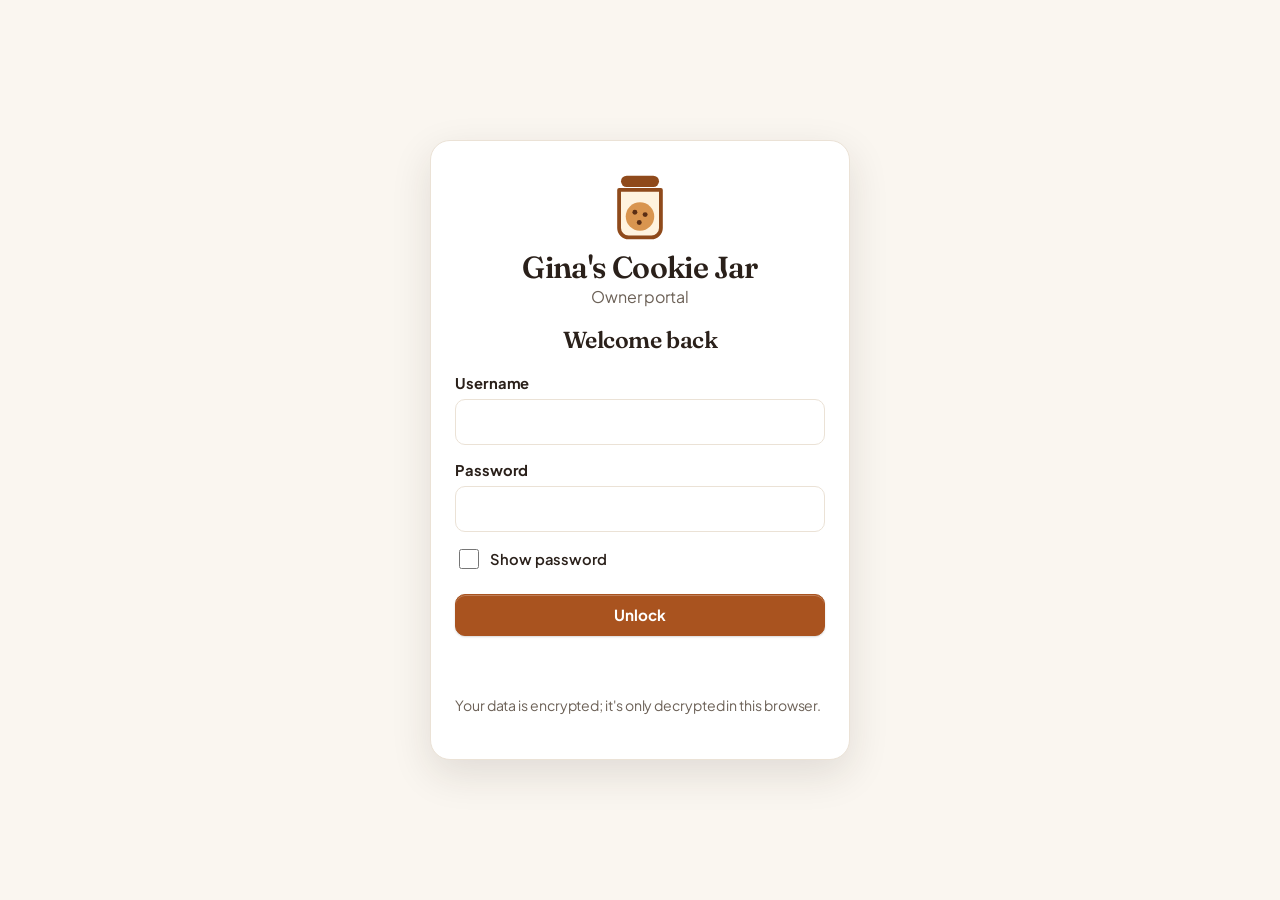
==== commit 29ef3ecd: "Fix: never overwrite newer data from another device (stale copy + token / offline edits), auto-sync " ====
--- a/index.html
+++ b/index.html
@@ -25,8 +25,8 @@
   <link rel="preconnect" href="https://fonts.googleapis.com">
   <link rel="preconnect" href="https://fonts.gstatic.com" crossorigin>
   <link rel="stylesheet" href="https://fonts.googleapis.com/css2?family=Fraunces:opsz,wght@9..144,500;9..144,600;9..144,700&family=Plus+Jakarta+Sans:wght@400;500;600;700;800&display=swap">
-  <link rel="stylesheet" href="styles.css?v=32">
-  <link rel="stylesheet" href="portal.css?v=32">
+  <link rel="stylesheet" href="styles.css?v=35">
+  <link rel="stylesheet" href="portal.css?v=35">
 </head>
 <body class="portal">
   <a class="skip" href="#main">Skip to content</a>
@@ -48,6 +48,9 @@
       <symbol id="i-gear" viewBox="0 0 24 24"><path d="M4 7h9M17.5 7H20M4 12h2.5M11 12h9M4 17h10.5M19 17h1"/><circle cx="15.2" cy="7" r="2.2"/><circle cx="8.8" cy="12" r="2.2"/><circle cx="16.8" cy="17" r="2.2"/></symbol>
       <symbol id="i-lock" viewBox="0 0 24 24"><rect x="5" y="10.5" width="14" height="10" rx="2.5"/><path d="M8.2 10.5V8a3.8 3.8 0 0 1 7.6 0v2.5"/></symbol>
       <symbol id="i-trend" viewBox="0 0 24 24"><path d="M4 17l5-5 4 3 7-8"/><path d="M15 7h5v5"/></symbol>
+      <symbol id="i-phone" viewBox="0 0 24 24"><path d="M6.6 3.5h2.6l1.6 4.2-2 1.4a11 11 0 0 0 6.1 6.1l1.4-2 4.2 1.6v2.6a2 2 0 0 1-2.2 2A16.5 16.5 0 0 1 4.6 5.7a2 2 0 0 1 2-2.2z"/></symbol>
+      <symbol id="i-chat" viewBox="0 0 24 24"><path d="M4 6.5A2.5 2.5 0 0 1 6.5 4h11A2.5 2.5 0 0 1 20 6.5v8a2.5 2.5 0 0 1-2.5 2.5H10l-4.5 3.5V17h0A2.5 2.5 0 0 1 4 14.5z"/></symbol>
+      <symbol id="i-mail" viewBox="0 0 24 24"><rect x="3.5" y="5.5" width="17" height="13" rx="2.5"/><path d="M4.5 7l7.5 6 7.5-6"/></symbol>
       <symbol id="i-more" viewBox="0 0 24 24"><circle cx="5.5" cy="12" r="1.6"/><circle cx="12" cy="12" r="1.6"/><circle cx="18.5" cy="12" r="1.6"/></symbol>
     </defs>
   </svg>
@@ -87,6 +90,6 @@
 
   <dialog id="dlg"></dialog>
   <dialog id="dlg2"></dialog>
-  <script src="portal.js?v=32"></script>
+  <script src="portal.js?v=35"></script>
 </body>
 </html>
--- a/portal.css
+++ b/portal.css
@@ -795,3 +795,33 @@
   .kic .ic { width: 17px; height: 17px; }
   .hero-card { padding: 20px; } .hero-card h2 { font-size: 1.8rem; }
 }
+
+/* ----- customer contact ----- */
+.cacts { display: flex; flex-wrap: wrap; gap: 8px; align-items: center; margin-top: -2px; }
+.cacts .btn .ic, .bc-contact .ic, .cu-call .ic { width: 16px; height: 16px; }
+.c-name small a, .bc-contact { color: var(--accent-dark); text-decoration: none; font-weight: 600; }
+.c-name small a:hover, .bc-contact:hover { text-decoration: underline; }
+.bc-contact { display: inline-flex; align-items: center; gap: 6px; font-size: .85rem; }
+.cu-end { grid-auto-flow: row; }
+.cu-call { display: inline-grid; place-items: center; width: 34px; height: 34px; border-radius: 10px; border: 1px solid var(--border); background: var(--surface); color: var(--accent-dark); margin-bottom: 2px; }
+.cu-call:hover { background: var(--alt); }
+
+/* ----- narrow containers (tablets, small laptops with the sidebar): compact rows ----- */
+.olist, .occ { container-type: inline-size; }
+@container (max-width: 780px) {
+  .ohead { display: none; }
+  .orow { grid-template-columns: 1fr auto auto auto; grid-template-areas: "name name name st" "due qty total bal"; padding: 13px 14px; }
+  .c-name { grid-area: name; } .c-st { grid-area: st; } .c-due { grid-area: due; color: var(--muted); font-size: .85rem; }
+  .c-qty { grid-area: qty; } .c-total { grid-area: total; } .c-bal { grid-area: bal; } .c-paid { display: none; }
+  .c-qty, .c-total, .c-bal { font-size: .88rem; }
+  .orr { grid-template-columns: 1fr auto; grid-template-areas: "on ov" "bar bar" "oc oa"; gap: 4px 10px; padding: 12px 4px; }
+  .orr .on { grid-area: on; } .orr .ov { grid-area: ov; } .orr .obar { grid-area: bar; } .orr .op { display: none; }
+  .orr .oc { grid-area: oc; text-align: left; font-size: .85rem; } .orr .oa { grid-area: oa; font-size: .85rem; }
+  .orr.ohd { display: none; }
+}
+
+/* ----- readability fixes (contrast) ----- */
+:root { --accent: #a9531f; --accent-dark: #86431a; --muted: #6c6157; }
+:root[data-theme="dark"] .portal .btn:not(.ghost):not(.danger), :root[data-theme="dark"] .btn:not(.ghost):not(.danger),
+:root[data-theme="dark"] .chip[aria-selected="true"], :root[data-theme="dark"] .seg button[aria-pressed="true"],
+:root[data-theme="dark"] .cd.today .dn span, :root[data-theme="dark"] .hero-card .btn:not(.ghost) { color: #1b130e; }
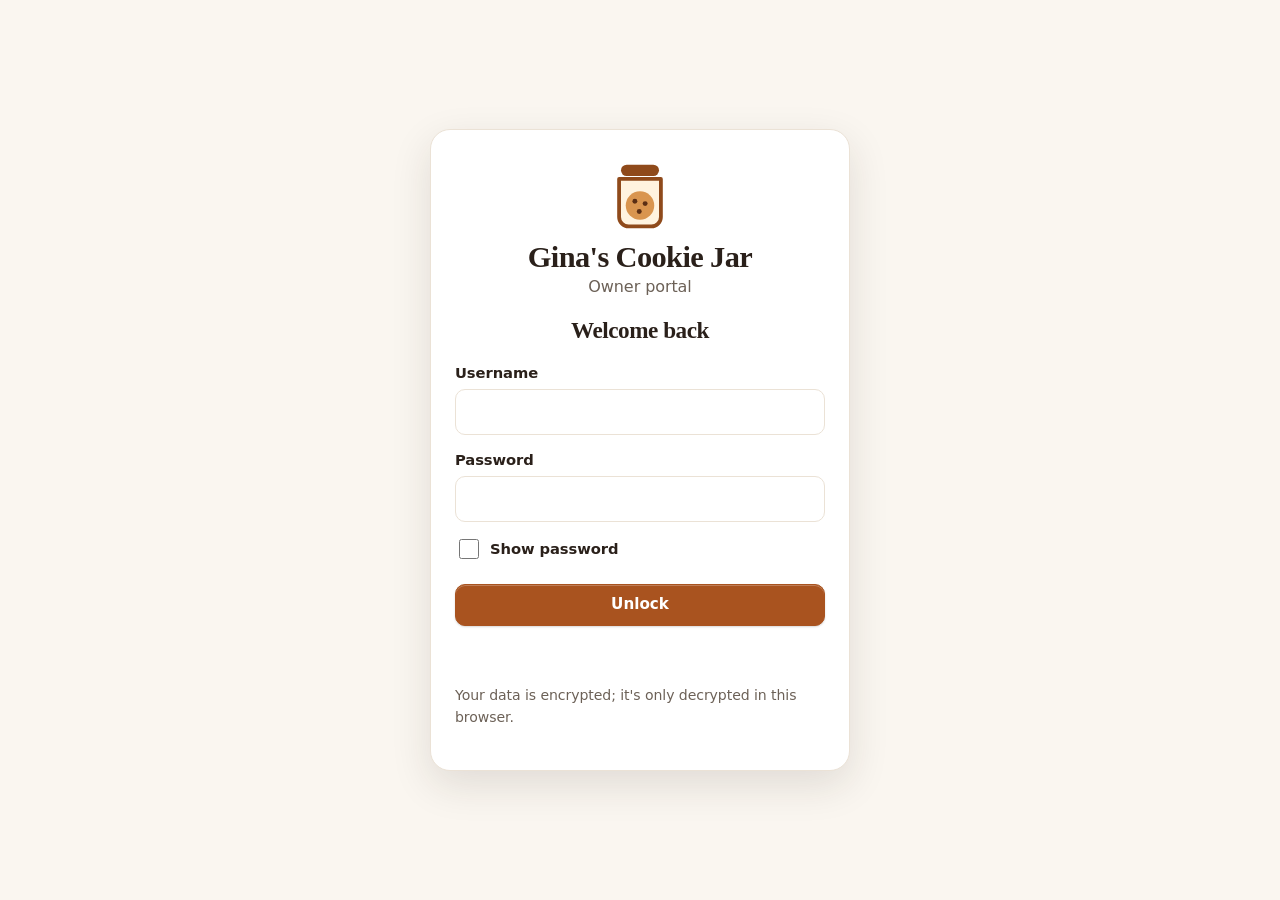
==== commit c6f405a7: "Security fixes: token encrypted at rest with the login key, neutral commit identity, auto-lock, cont" ====
--- a/index.html
+++ b/index.html
@@ -2,6 +2,8 @@
 <html lang="en">
 <head>
   <meta charset="utf-8">
+  <meta http-equiv="Content-Security-Policy" content="default-src 'self'; script-src 'self'; style-src 'self' 'unsafe-inline' https://fonts.googleapis.com; font-src 'self' https://fonts.gstatic.com; img-src 'self' blob: data:; connect-src 'self' https://api.github.com; worker-src 'self'; manifest-src 'self'; object-src 'none'; base-uri 'self'; form-action 'none'">
+  <meta name="referrer" content="no-referrer">
   <meta name="viewport" content="width=device-width, initial-scale=1, viewport-fit=cover">
   <meta name="robots" content="noindex, nofollow">
   <meta name="theme-color" content="#faf6f0">
@@ -14,19 +16,13 @@
   <meta name="apple-mobile-web-app-capable" content="yes">
   <meta name="apple-mobile-web-app-title" content="Cookie Jar">
   <meta name="apple-mobile-web-app-status-bar-style" content="black-translucent">
-  <script>
-    // Set the theme before the page paints, so there is no light/dark flash.
-    (function () {
-      var p = 'auto'; try { p = localStorage.getItem('gcj_theme') || 'auto'; } catch (e) {}
-      document.documentElement.dataset.theme = p === 'auto' ? (matchMedia('(prefers-color-scheme: dark)').matches ? 'dark' : 'light') : p;
-    })();
-  </script>
+  <script src="theme-init.js"></script>
   <title>Gina's Cookie Jar · Owner Portal</title>
   <link rel="preconnect" href="https://fonts.googleapis.com">
   <link rel="preconnect" href="https://fonts.gstatic.com" crossorigin>
   <link rel="stylesheet" href="https://fonts.googleapis.com/css2?family=Fraunces:opsz,wght@9..144,500;9..144,600;9..144,700&family=Plus+Jakarta+Sans:wght@400;500;600;700;800&display=swap">
-  <link rel="stylesheet" href="styles.css?v=35">
-  <link rel="stylesheet" href="portal.css?v=35">
+  <link rel="stylesheet" href="styles.css?v=41">
+  <link rel="stylesheet" href="portal.css?v=41">
 </head>
 <body class="portal">
   <a class="skip" href="#main">Skip to content</a>
@@ -51,6 +47,9 @@
       <symbol id="i-phone" viewBox="0 0 24 24"><path d="M6.6 3.5h2.6l1.6 4.2-2 1.4a11 11 0 0 0 6.1 6.1l1.4-2 4.2 1.6v2.6a2 2 0 0 1-2.2 2A16.5 16.5 0 0 1 4.6 5.7a2 2 0 0 1 2-2.2z"/></symbol>
       <symbol id="i-chat" viewBox="0 0 24 24"><path d="M4 6.5A2.5 2.5 0 0 1 6.5 4h11A2.5 2.5 0 0 1 20 6.5v8a2.5 2.5 0 0 1-2.5 2.5H10l-4.5 3.5V17h0A2.5 2.5 0 0 1 4 14.5z"/></symbol>
       <symbol id="i-mail" viewBox="0 0 24 24"><rect x="3.5" y="5.5" width="17" height="13" rx="2.5"/><path d="M4.5 7l7.5 6 7.5-6"/></symbol>
+      <symbol id="i-users" viewBox="0 0 24 24"><circle cx="9" cy="8.5" r="3.2"/><path d="M3.5 19.5a5.5 5.5 0 0 1 11 0"/><circle cx="17" cy="9.5" r="2.4"/><path d="M15.8 14.6a4.6 4.6 0 0 1 5.2 4.9"/></symbol>
+      <symbol id="i-repeat" viewBox="0 0 24 24"><path d="M17 3.5l3 3-3 3"/><path d="M4 11v-1.5a3 3 0 0 1 3-3h13"/><path d="M7 20.5l-3-3 3-3"/><path d="M20 13v1.5a3 3 0 0 1-3 3H4"/></symbol>
+      <symbol id="i-clock" viewBox="0 0 24 24"><circle cx="12" cy="12" r="8.5"/><path d="M12 7.5V12l3 2"/></symbol>
       <symbol id="i-more" viewBox="0 0 24 24"><circle cx="5.5" cy="12" r="1.6"/><circle cx="12" cy="12" r="1.6"/><circle cx="18.5" cy="12" r="1.6"/></symbol>
     </defs>
   </svg>
@@ -66,6 +65,7 @@
       <nav id="tabs" class="p-tabs" aria-label="Sections">
         <button data-tab="home"><svg class="ic"><use href="#i-home"/></svg><span>Home</span></button>
         <button data-tab="orders"><svg class="ic"><use href="#i-orders"/></svg><span>Orders</span></button>
+        <button data-tab="customers"><svg class="ic"><use href="#i-users"/></svg><span>Customers</span></button>
         <button data-tab="calendar"><svg class="ic"><use href="#i-cal"/></svg><span>Calendar</span></button>
         <button data-tab="photos"><svg class="ic"><use href="#i-photo"/></svg><span>Photos</span></button>
         <button data-tab="money"><svg class="ic"><use href="#i-money"/></svg><span>Money</span></button>
@@ -90,6 +90,6 @@
 
   <dialog id="dlg"></dialog>
   <dialog id="dlg2"></dialog>
-  <script src="portal.js?v=35"></script>
+  <script src="portal.js?v=41"></script>
 </body>
 </html>
--- a/portal.css
+++ b/portal.css
@@ -825,3 +825,107 @@
 :root[data-theme="dark"] .portal .btn:not(.ghost):not(.danger), :root[data-theme="dark"] .btn:not(.ghost):not(.danger),
 :root[data-theme="dark"] .chip[aria-selected="true"], :root[data-theme="dark"] .seg button[aria-pressed="true"],
 :root[data-theme="dark"] .cd.today .dn span, :root[data-theme="dark"] .hero-card .btn:not(.ghost) { color: #1b130e; }
+
+/* =====================================================================
+   Use the whole screen + new sections
+   ===================================================================== */
+#main { container-type: inline-size; container-name: main; }
+.p-main > * { max-width: 1480px; margin-left: auto; margin-right: auto; }
+
+/* bar chart: fixed height, labels stay normal size */
+.vbars { display: flex; align-items: stretch; gap: clamp(6px, 1.5vw, 18px); height: 220px; padding-top: 4px; }
+.vb { flex: 1 1 0; min-width: 0; display: flex; flex-direction: column; align-items: center; justify-content: flex-end; gap: 6px; }
+.vb i { display: block; width: min(56px, 72%); border-radius: 7px 7px 3px 3px; background: var(--accent); transition: filter .12s; }
+.vb:hover i { filter: brightness(1.1); }
+.vb-v { font-size: .82rem; font-weight: 700; white-space: nowrap; }
+.vb-l { font-size: .8rem; color: var(--muted); font-weight: 600; white-space: nowrap; }
+@media (max-width: 899px) { .vbars { height: 180px; gap: 6px; } .vb-v { font-size: .7rem; } .vb-l { font-size: .72rem; } }
+
+/* home: main column + side rail on wide screens */
+.home-grid { display: grid; gap: 18px; grid-template-columns: minmax(0, 1fr); }
+.home-main, .home-rail { display: grid; gap: 18px; align-content: start; min-width: 0; }
+@container main (min-width: 1080px) { .home-grid { grid-template-columns: minmax(0, 1fr) minmax(320px, 400px); } }
+.home-main .panel, .home-rail .panel { margin: 0; }
+.topc { display: flex; align-items: center; gap: 10px; width: 100%; padding: 8px 6px; border: 0; border-radius: 10px; background: none; font: inherit; color: var(--text); cursor: pointer; text-align: left; }
+.topc:hover { background: var(--alt); }
+.topc .rank { width: 18px; color: var(--muted); font-weight: 700; font-size: .85rem; text-align: center; }
+.tc-name { display: grid; flex: 1; min-width: 0; }
+.tc-name b { overflow: hidden; text-overflow: ellipsis; white-space: nowrap; }
+.tc-name small { color: var(--muted); }
+.tc-spent { font-weight: 700; font-variant-numeric: tabular-nums; }
+.facts { list-style: none; margin: 0 0 12px; padding: 0; display: grid; gap: 10px; }
+.facts li { padding-left: 14px; position: relative; color: var(--muted); }
+.facts li::before { content: ""; position: absolute; left: 0; top: .6em; width: 6px; height: 6px; border-radius: 50%; background: var(--accent); }
+.facts b { color: var(--text); }
+
+/* avatars */
+.avatar { display: inline-grid; place-items: center; flex: none; width: 36px; height: 36px; border-radius: 50%; font-weight: 700; font-size: .8rem; letter-spacing: .02em;
+  background: hsl(var(--hue) 55% 88%); color: hsl(var(--hue) 45% 28%); }
+:root[data-theme="dark"] .avatar { background: hsl(var(--hue) 28% 25%); color: hsl(var(--hue) 65% 82%); }
+.avatar.lg { width: 56px; height: 56px; font-size: 1.15rem; }
+
+/* customers list */
+.clist { container-type: inline-size; background: var(--surface); border: 1px solid var(--border); border-radius: var(--radius); box-shadow: var(--shadow); overflow: hidden; }
+.crow { display: grid; grid-template-columns: 36px minmax(0, 2fr) 90px 100px 120px minmax(0, 1.2fr) 100px; gap: 6px 14px; align-items: center; padding: 11px 18px; border-top: 1px solid var(--border); font-size: .95rem; }
+.crow[data-cust] { cursor: pointer; }
+.crow[data-cust]:hover, .crow[data-cust]:focus-visible { background: var(--alt); }
+.chead { border-top: 0; background: var(--bg); font-size: .74rem; font-weight: 700; text-transform: uppercase; letter-spacing: .06em; color: var(--muted); }
+.cr-name { display: grid; min-width: 0; } .cr-name b, .cr-name small { overflow: hidden; text-overflow: ellipsis; white-space: nowrap; }
+.cr-name small a { color: var(--accent-dark); text-decoration: none; font-weight: 600; }
+.cr-n, .cr-spent, .cr-owe { text-align: right; font-variant-numeric: tabular-nums; }
+.cr-spent { font-weight: 700; }
+.cr-occ, .cr-last { overflow: hidden; text-overflow: ellipsis; white-space: nowrap; color: var(--muted); }
+@container (max-width: 760px) {
+  .chead { display: none; }
+  .crow { grid-template-columns: 36px minmax(0, 1fr) auto; grid-template-areas: "av name spent" "av meta owe"; padding: 12px 14px; }
+  .crow .avatar { grid-area: av; } .cr-name { grid-area: name; } .cr-spent { grid-area: spent; }
+  .cr-n { grid-area: meta; text-align: left; color: var(--muted); font-size: .85rem; } .cr-owe { grid-area: owe; font-size: .85rem; }
+  .cr-last, .cr-occ { display: none; }
+}
+
+/* customer detail */
+.cust { gap: 14px; }
+.cu-head { display: flex; align-items: center; gap: 14px; }
+.ministats { display: grid; grid-template-columns: repeat(auto-fit, minmax(110px, 1fr)); gap: 10px; }
+.ministats div { background: var(--bg); border: 1px solid var(--border); border-radius: 12px; padding: 10px 12px; display: grid; }
+.ministats b { font: 600 1.25rem/1.2 var(--display); }
+.ministats span { color: var(--muted); font-size: .82rem; font-weight: 600; }
+.occchips { display: flex; flex-wrap: wrap; gap: 6px; }
+.cust h3 { margin: 6px 0 0; }
+.hist { display: grid; gap: 6px; max-height: 40vh; overflow-y: auto; }
+.hrow { display: grid; grid-template-columns: 110px minmax(0, 1fr) 90px 80px auto; gap: 10px; align-items: center; padding: 9px 12px; border: 1px solid var(--border); border-radius: 10px;
+  background: var(--surface); font: inherit; font-size: .9rem; color: var(--text); text-align: left; cursor: pointer; box-shadow: inset 3px 0 0 var(--stc, transparent); }
+.hrow:hover { background: var(--alt); }
+.h-ev { overflow: hidden; text-overflow: ellipsis; white-space: nowrap; }
+@media (max-width: 600px) { .hrow { grid-template-columns: 1fr auto; } .hrow > span:nth-child(3), .hrow > span:nth-child(4) { display: none; } }
+.cedit summary { cursor: pointer; font-weight: 700; color: var(--accent-dark); padding: 4px 0; }
+.cedit .fgrid { margin: 10px 0; }
+
+/* money: insights */
+.insights { margin-bottom: 18px; }
+.factgrid { display: grid; gap: 12px; grid-template-columns: repeat(auto-fit, minmax(230px, 1fr)); margin-top: 6px; }
+.fact { display: grid; grid-template-columns: auto 1fr; grid-template-rows: auto auto; column-gap: 12px; padding: 14px; background: var(--bg); border: 1px solid var(--border); border-radius: 12px; }
+.fact .ic { grid-row: span 2; width: 38px; height: 38px; padding: 8px; border-radius: 10px; background: color-mix(in srgb, var(--accent) 12%, var(--surface)); color: var(--accent-dark); }
+.fact b { font: 600 1.35rem/1.2 var(--display); }
+.fact span { color: var(--muted); font-size: .88rem; }
+.fact span b { font: inherit; font-weight: 700; color: var(--text); }
+.hbar { grid-template-columns: 150px 1fr 50px; }
+.p-main > * { margin-inline: auto !important; }
+
+/* ----- duplicate customers ----- */
+.dupe-note { display: flex; align-items: center; gap: 12px; flex-wrap: wrap; }
+.dupe-note .ic { width: 22px; height: 22px; color: var(--accent-dark); flex: none; }
+.dupe-note span { flex: 1; min-width: 200px; }
+.dpair { display: grid; gap: 10px; padding: 14px; border: 1px solid var(--border); border-radius: 14px; background: var(--bg); }
+.dwhy { font-size: .78rem; font-weight: 700; letter-spacing: .05em; text-transform: uppercase; color: var(--accent-dark); }
+.dcards { display: grid; gap: 10px; grid-template-columns: repeat(auto-fit, minmax(230px, 1fr)); }
+.dcard { display: flex; align-items: center; gap: 10px; padding: 12px; border: 1px solid var(--border); border-radius: 12px; background: var(--surface); cursor: pointer; }
+.dcard:has(input:checked) { border-color: var(--accent); box-shadow: 0 0 0 1px var(--accent); }
+.dcard input { accent-color: var(--accent); width: 18px; height: 18px; flex: none; }
+.dc-body { display: grid; min-width: 0; }
+.dc-body small { color: var(--muted); overflow: hidden; text-overflow: ellipsis; white-space: nowrap; }
+#dup, #mg { max-height: 86vh; overflow-y: auto; }
+.tagger label.dcard { display: flex; align-items: center; gap: 12px; font-weight: 400; }
+.tagger label.dcard .dc-body b { font-weight: 700; }
+.tokwhy { margin: 6px 0 0; padding: 10px 12px; border-radius: 10px; background: color-mix(in srgb, var(--danger) 10%, var(--surface)); border: 1px solid color-mix(in srgb, var(--danger) 35%, transparent); }
+.lockrow { display: flex !important; align-items: center; gap: 10px; flex-wrap: wrap; font-weight: 600; }
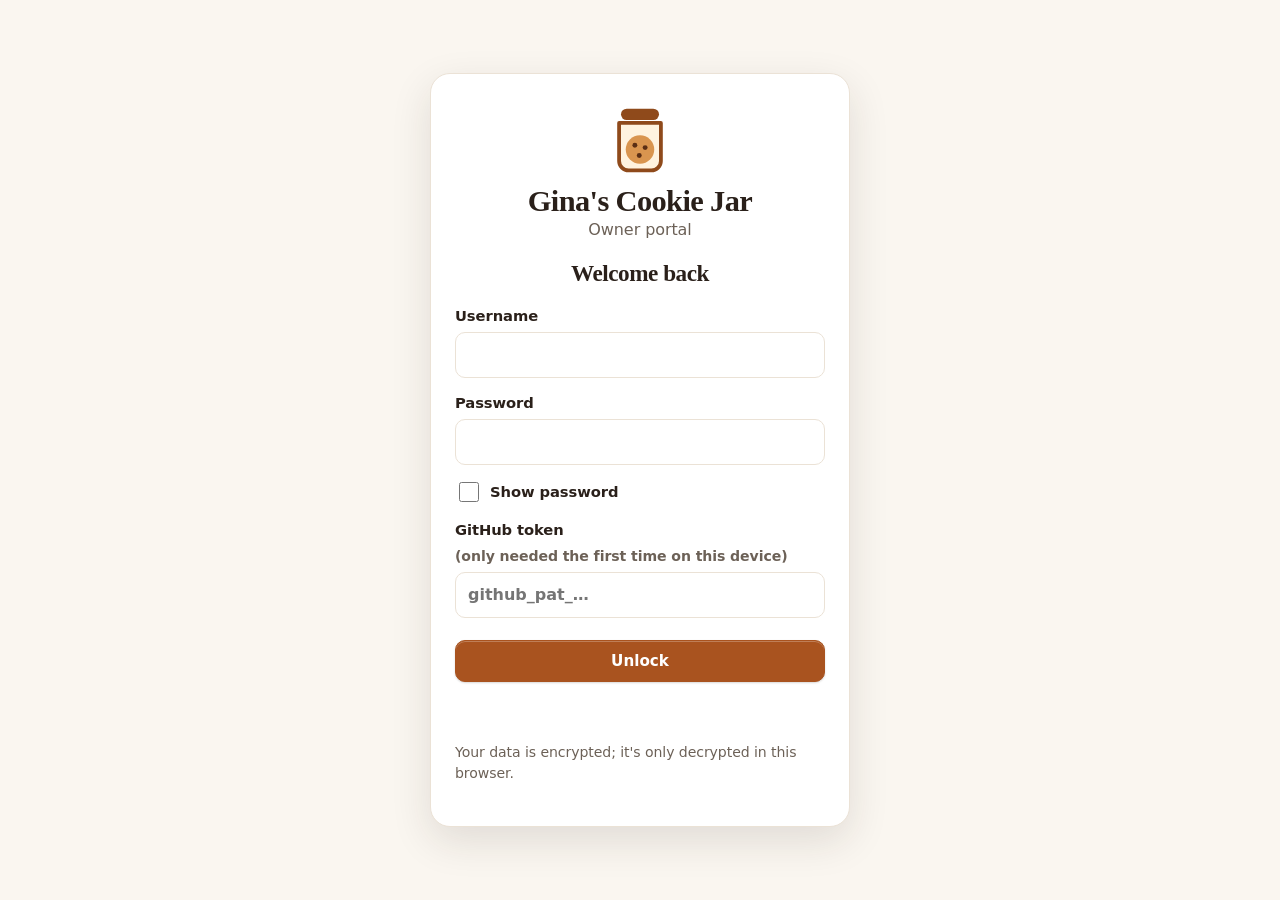
==== commit 95898637: "Keep encrypted data and photos in the private momscookies-data repo The first login with a token mov" ====
--- a/index.html
+++ b/index.html
@@ -21,8 +21,8 @@
   <link rel="preconnect" href="https://fonts.googleapis.com">
   <link rel="preconnect" href="https://fonts.gstatic.com" crossorigin>
   <link rel="stylesheet" href="https://fonts.googleapis.com/css2?family=Fraunces:opsz,wght@9..144,500;9..144,600;9..144,700&family=Plus+Jakarta+Sans:wght@400;500;600;700;800&display=swap">
-  <link rel="stylesheet" href="styles.css?v=41">
-  <link rel="stylesheet" href="portal.css?v=41">
+  <link rel="stylesheet" href="styles.css?v=42">
+  <link rel="stylesheet" href="portal.css?v=42">
 </head>
 <body class="portal">
   <a class="skip" href="#main">Skip to content</a>
@@ -90,6 +90,6 @@
 
   <dialog id="dlg"></dialog>
   <dialog id="dlg2"></dialog>
-  <script src="portal.js?v=41"></script>
+  <script src="portal.js?v=42"></script>
 </body>
 </html>
